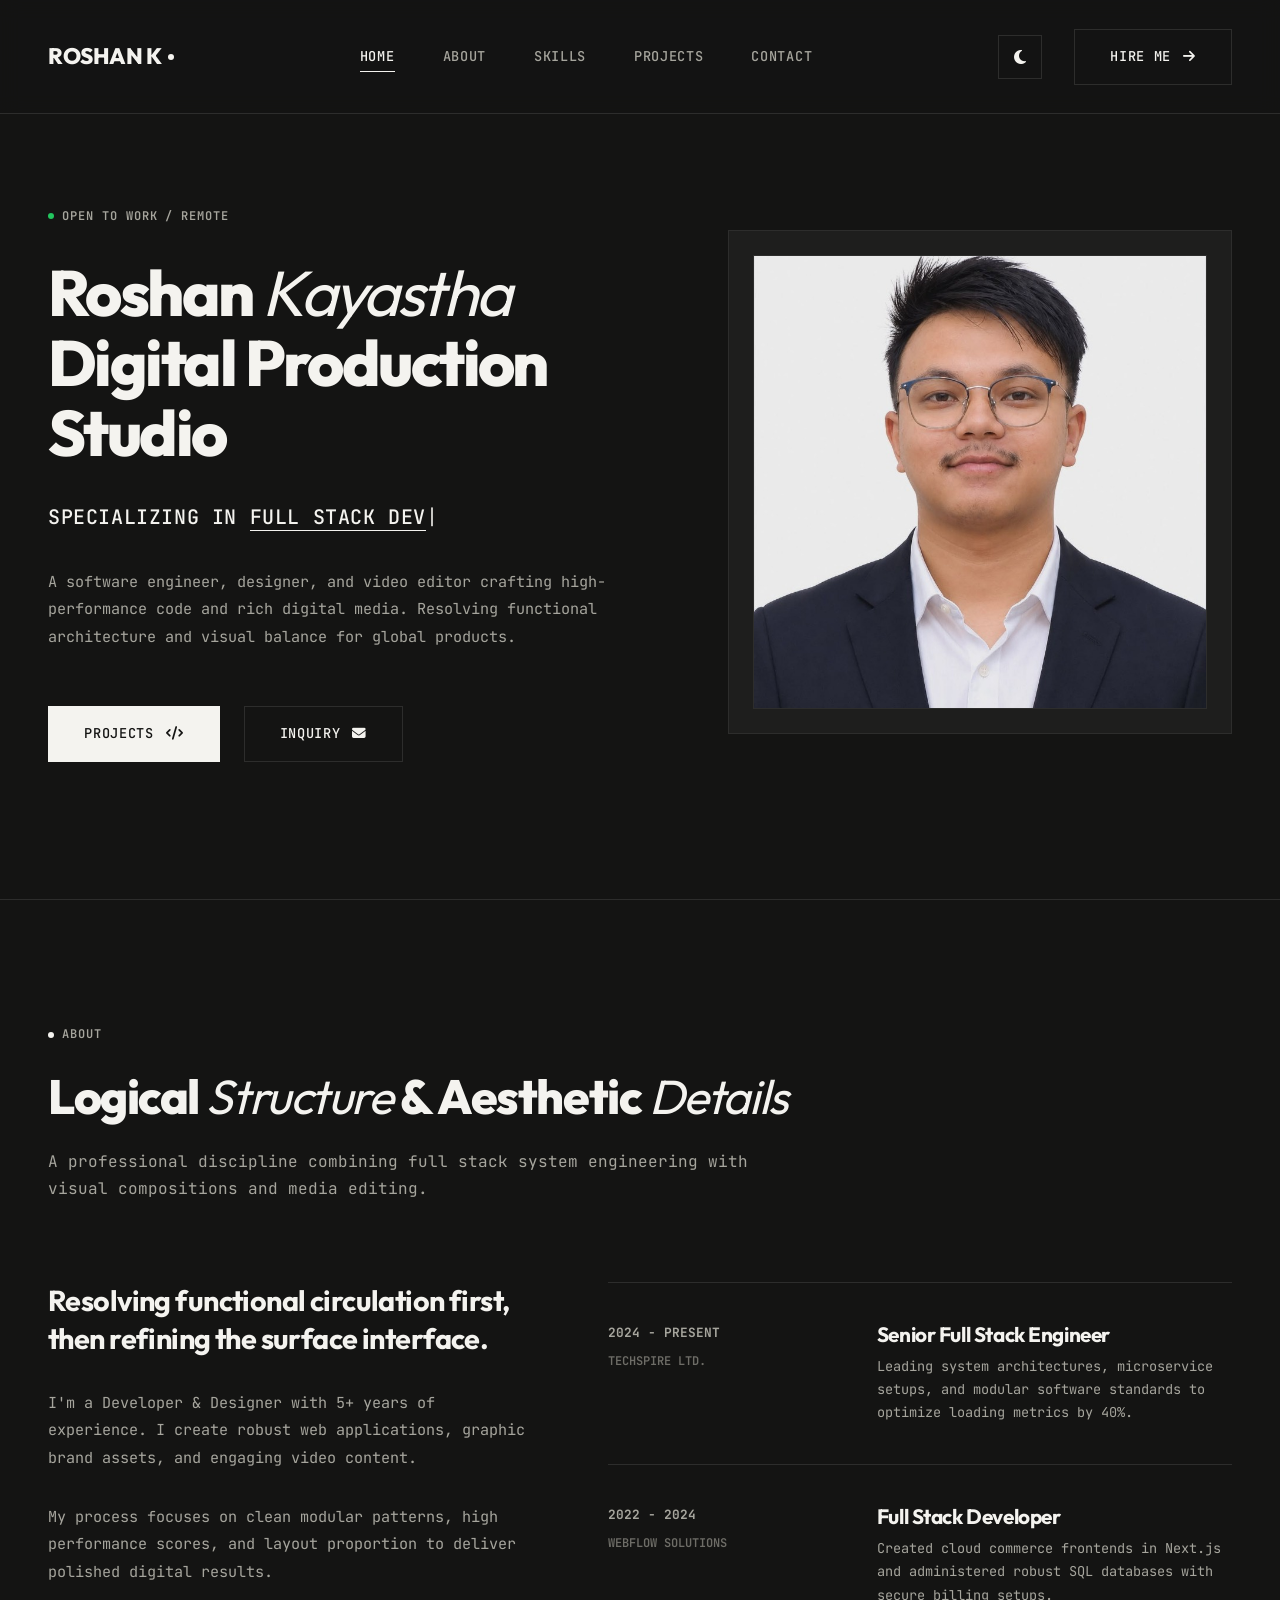
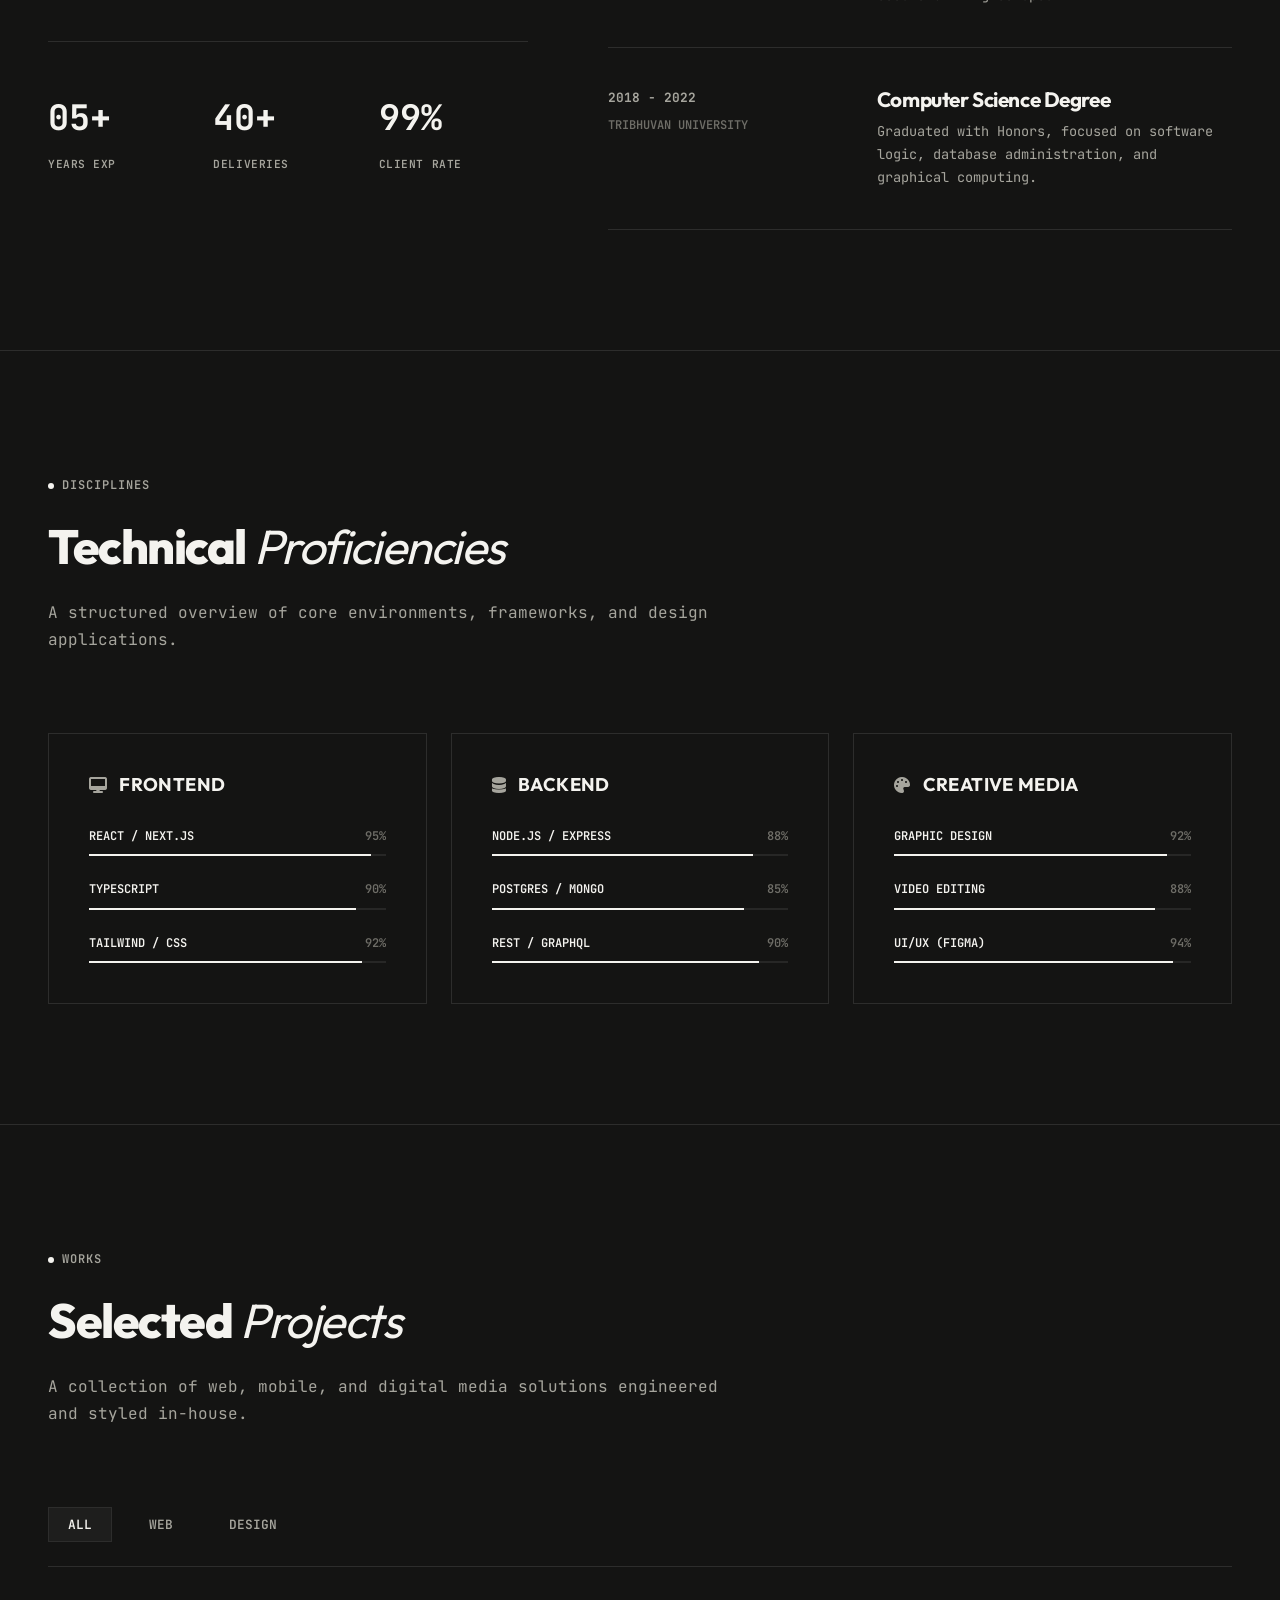
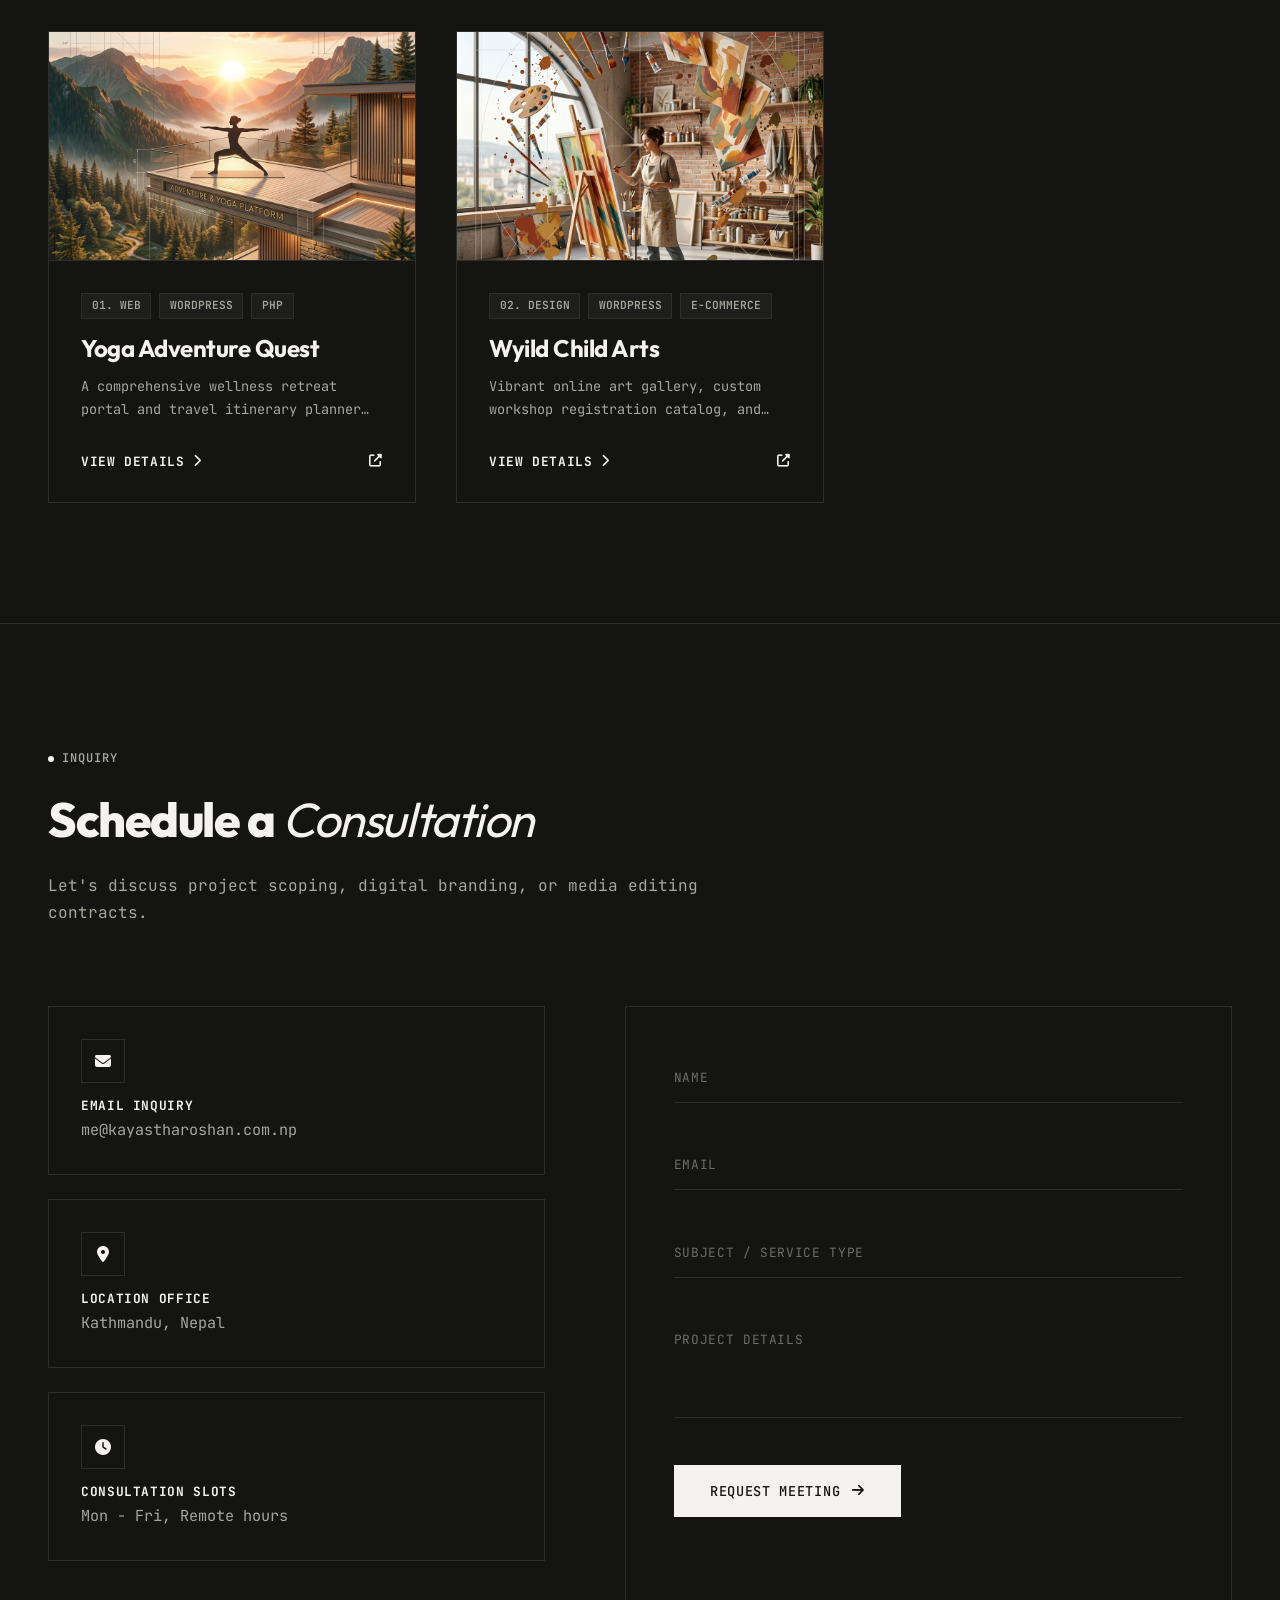
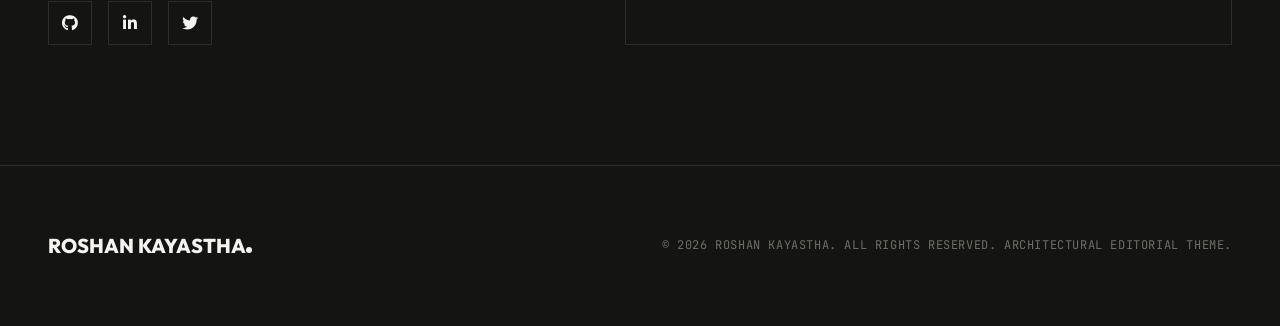
==== index.html @ 04900565 "First commit" ====
<!DOCTYPE html>
<html lang="en" data-theme="dark">
<head>
  <meta charset="UTF-8">
  <meta name="viewport" content="width=device-width, initial-scale=1.0">
  <title>Roshan Kayastha | Portfolio | Full Stack Developer, Designer & Editor</title>
  
  <!-- SEO Meta Tags -->
  <meta name="description" content="Portfolio of Roshan Kayastha, a premium Full Stack Developer, Graphic Designer & Video Editor specializing in high-fidelity digital products and media.">
  <meta name="keywords" content="Roshan Kayastha, Portfolio, Full Stack Developer, Graphic Designer, Video Editor, Software Engineer, Web Developer, React, Node.js">
  <meta name="author" content="Roshan Kayastha">
  
  <!-- Open Graph / Facebook -->
  <meta property="og:type" content="website">
  <meta property="og:title" content="Roshan Kayastha | Portfolio">
  <meta property="og:description" content="Crafting next-generation digital experiences and high-fidelity media with clean code and minimalist design.">
  
  <!-- Favicon -->
  <link rel="icon" type="image/svg+xml" href="data:image/svg+xml,<svg xmlns=%22http://www.w3.org/2000/svg%22 viewBox=%220 0 100 100%22><style>svg{background-color:%23141413}circle{stroke:%23f4f3ef}text{fill:%23f4f3ef}@media(prefers-color-scheme:light){svg{background-color:%23f4f3ef}circle{stroke:%23141413}text{fill:%23141413}}</style><circle cx=%2250%22 cy=%2250%22 r=%2240%22 stroke-width=%225%22 fill=%22none%22/><text x=%2250%22 y=%2260%22 font-family=%22'Outfit',sans-serif%22 font-size=%2232%22 font-weight=%22800%22 text-anchor=%22middle%22>RK</text></svg>">
  
  <!-- FontAwesome Icons -->
  <link rel="stylesheet" href="https://cdnjs.cloudflare.com/ajax/libs/font-awesome/6.4.0/css/all.min.css">
  
  <!-- Custom CSS -->
  <link rel="stylesheet" href="style.css">
</head>
<body>

  <!-- ==========================================================================
       HEADER & NAVBAR
       ========================================================================== -->
  <header class="header" id="header">
    <div class="container header-container">
      <a href="#home" class="logo" id="logoLink">
        Roshan K<span class="logo-dot"></span>
      </a>
      
      <nav class="nav-menu" id="navMenu">
        <a href="#home" class="nav-link active" id="navHome">Home</a>
        <a href="#about" class="nav-link" id="navAbout">About</a>
        <a href="#skills" class="nav-link" id="navSkills">Skills</a>
        <a href="#projects" class="nav-link" id="navProjects">Projects</a>
        <a href="#contact" class="nav-link" id="navContact">Contact</a>
      </nav>
      
      <div class="nav-actions">
        <button class="theme-toggle" id="themeToggle" aria-label="Toggle dark/light theme">
          <i class="fas fa-moon"></i>
          <i class="fas fa-sun"></i>
        </button>
        
        <a href="#contact" class="btn btn-secondary" id="navContactBtn">
          <span>Hire Me</span>
          <i class="fas fa-arrow-right"></i>
        </a>
        
        <button class="hamburger" id="hamburgerBtn" aria-label="Open navigation menu">
          <span></span>
          <span></span>
          <span></span>
        </button>
      </div>
    </div>
  </header>

  <!-- ==========================================================================
       HERO SECTION
       ========================================================================== -->
  <section class="section hero" id="home">
    <div class="container hero-grid">
      <div class="hero-content">
        <div class="hero-tag">
          <span></span> Open to Work / Remote
        </div>
        <h1 class="hero-title">
          Roshan <span>Kayastha</span><br>
          Digital Production Studio
        </h1>
        <div class="hero-subtitle">
          Specializing in <span class="typed-text" id="typedText"></span><span class="typed-cursor">|</span>
        </div>
        <p class="hero-desc">
          A software engineer, designer, and video editor crafting high-performance code and rich digital media. Resolving functional architecture and visual balance for global products.
        </p>
        <div class="hero-actions">
          <a href="#projects" class="btn btn-primary" id="heroProjectsBtn">
            <span>Projects</span>
            <i class="fas fa-code"></i>
          </a>
          <a href="#contact" class="btn btn-secondary" id="heroContactBtn">
            <span>Inquiry</span>
            <i class="fas fa-envelope"></i>
          </a>
        </div>
      </div>
      
      <div class="hero-visual">
        <div class="hero-circle-bg">
          <div class="hero-avatar">
            <img src="assets/roshan.jpg" alt="Roshan Kayastha Portrait">
          </div>
        </div>
      </div>
    </div>
  </section>

  <!-- ==========================================================================
       ABOUT ME SECTION
       ========================================================================== -->
  <section class="section reveal" id="about">
    <div class="container">
      <div class="label-badge">About</div>
      <h2 class="section-title">Logical <span>Structure</span> & Aesthetic <span>Details</span></h2>
      <p class="section-subtitle">A professional discipline combining full stack system engineering with visual compositions and media editing.</p>
      
      <div class="about-grid">
        <div class="about-info">
          <h3 class="about-headline">Resolving functional circulation first, then refining the surface interface.</h3>
          <p class="about-text">
            I'm a Developer & Designer with 5+ years of experience. I create robust web applications, graphic brand assets, and engaging video content.
          </p>
          <p class="about-text">
            My process focuses on clean modular patterns, high performance scores, and layout proportion to deliver polished digital results.
          </p>
          
          <div class="about-stats">
            <div class="stat-card">
              <span class="stat-number">05+</span>
              <span class="stat-label">Years Exp</span>
            </div>
            <div class="stat-card">
              <span class="stat-number">40+</span>
              <span class="stat-label">Deliveries</span>
            </div>
            <div class="stat-card">
              <span class="stat-number">99%</span>
              <span class="stat-label">Client Rate</span>
            </div>
          </div>
        </div>
        
        <div class="timeline">
          <div class="timeline-item">
            <div class="timeline-meta">
              <span class="timeline-date">2024 - Present</span>
              <span class="timeline-company">Techspire Ltd.</span>
            </div>
            <div class="timeline-info">
              <h4 class="timeline-title">Senior Full Stack Engineer</h4>
              <p class="timeline-desc">Leading system architectures, microservice setups, and modular software standards to optimize loading metrics by 40%.</p>
            </div>
          </div>
          
          <div class="timeline-item">
            <div class="timeline-meta">
              <span class="timeline-date">2022 - 2024</span>
              <span class="timeline-company">WebFlow Solutions</span>
            </div>
            <div class="timeline-info">
              <h4 class="timeline-title">Full Stack Developer</h4>
              <p class="timeline-desc">Created cloud commerce frontends in Next.js and administered robust SQL databases with secure billing setups.</p>
            </div>
          </div>
          
          <div class="timeline-item">
            <div class="timeline-meta">
              <span class="timeline-date">2018 - 2022</span>
              <span class="timeline-company">Tribhuvan University</span>
            </div>
            <div class="timeline-info">
              <h4 class="timeline-title">Computer Science Degree</h4>
              <p class="timeline-desc">Graduated with Honors, focused on software logic, database administration, and graphical computing.</p>
            </div>
          </div>
        </div>
      </div>
    </div>
  </section>

  <!-- ==========================================================================
       SKILLS SHOWCASE SECTION
       ========================================================================== -->
  <section class="section reveal" id="skills">
    <div class="container">
      <div class="label-badge">Disciplines</div>
      <h2 class="section-title">Technical <span>Proficiencies</span></h2>
      <p class="section-subtitle">A structured overview of core environments, frameworks, and design applications.</p>
      
      <div class="skills-grid">
        <!-- Frontend -->
        <div class="skills-category">
          <h3 class="category-title">
            <i class="fas fa-desktop"></i> Frontend
          </h3>
          <div class="skills-list">
            <div class="skill-item">
              <div class="skill-info">
                <span class="skill-name">React / Next.js</span>
                <span class="skill-pct">95%</span>
              </div>
              <div class="skill-progress-bar">
                <div class="skill-progress" data-width="95%"></div>
              </div>
            </div>
            <div class="skill-item">
              <div class="skill-info">
                <span class="skill-name">TypeScript</span>
                <span class="skill-pct">90%</span>
              </div>
              <div class="skill-progress-bar">
                <div class="skill-progress" data-width="90%"></div>
              </div>
            </div>
            <div class="skill-item">
              <div class="skill-info">
                <span class="skill-name">Tailwind / CSS</span>
                <span class="skill-pct">92%</span>
              </div>
              <div class="skill-progress-bar">
                <div class="skill-progress" data-width="92%"></div>
              </div>
            </div>
          </div>
        </div>
        
        <!-- Backend -->
        <div class="skills-category">
          <h3 class="category-title">
            <i class="fas fa-database"></i> Backend
          </h3>
          <div class="skills-list">
            <div class="skill-item">
              <div class="skill-info">
                <span class="skill-name">Node.js / Express</span>
                <span class="skill-pct">88%</span>
              </div>
              <div class="skill-progress-bar">
                <div class="skill-progress" data-width="88%"></div>
              </div>
            </div>
            <div class="skill-item">
              <div class="skill-info">
                <span class="skill-name">Postgres / Mongo</span>
                <span class="skill-pct">85%</span>
              </div>
              <div class="skill-progress-bar">
                <div class="skill-progress" data-width="85%"></div>
              </div>
            </div>
            <div class="skill-item">
              <div class="skill-info">
                <span class="skill-name">REST / GraphQL</span>
                <span class="skill-pct">90%</span>
              </div>
              <div class="skill-progress-bar">
                <div class="skill-progress" data-width="90%"></div>
              </div>
            </div>
          </div>
        </div>
        
        <!-- Creative Design & Video -->
        <div class="skills-category">
          <h3 class="category-title">
            <i class="fas fa-palette"></i> Creative Media
          </h3>
          <div class="skills-list">
            <div class="skill-item">
              <div class="skill-info">
                <span class="skill-name">Graphic Design</span>
                <span class="skill-pct">92%</span>
              </div>
              <div class="skill-progress-bar">
                <div class="skill-progress" data-width="92%"></div>
              </div>
            </div>
            <div class="skill-item">
              <div class="skill-info">
                <span class="skill-name">Video Editing</span>
                <span class="skill-pct">88%</span>
              </div>
              <div class="skill-progress-bar">
                <div class="skill-progress" data-width="88%"></div>
              </div>
            </div>
            <div class="skill-item">
              <div class="skill-info">
                <span class="skill-name">UI/UX (Figma)</span>
                <span class="skill-pct">94%</span>
              </div>
              <div class="skill-progress-bar">
                <div class="skill-progress" data-width="94%"></div>
              </div>
            </div>
          </div>
        </div>
      </div>
    </div>
  </section>

  <!-- ==========================================================================
       PROJECTS GRID SECTION
       ========================================================================== -->
  <section class="section reveal" id="projects">
    <div class="container">
      <div class="label-badge">Works</div>
      <h2 class="section-title">Selected <span>Projects</span></h2>
      <p class="section-subtitle">A collection of web, mobile, and digital media solutions engineered and styled in-house.</p>
      
      <div class="projects-filters">
        <button class="filter-btn active" data-filter="all" id="btnFilterAll">All</button>
        <button class="filter-btn" data-filter="web" id="btnFilterWeb">Web</button>
        <button class="filter-btn" data-filter="design" id="btnFilterDesign">Design</button>
      </div>
      
      <div class="projects-grid" id="projectsGrid">
        <!-- Project 1: Yoga Adventure Quest -->
        <article class="project-card" data-category="web" id="projectYoga">
          <div class="project-img-wrapper">
            <img src="assets/project_yoga.png" alt="Yoga Adventure Quest Preview" class="project-img">
            <div class="project-overlay">
              <button class="project-details-btn" data-project="yoga" aria-label="View Project details">
                <i class="fas fa-plus"></i>
              </button>
            </div>
          </div>
          <div class="project-content">
            <div class="project-tags">
              <span class="project-tag">01. Web</span>
              <span class="project-tag">WordPress</span>
              <span class="project-tag">PHP</span>
            </div>
            <h3 class="project-card-title">Yoga Adventure Quest</h3>
            <p class="project-card-desc">
              A comprehensive wellness retreat portal and travel itinerary planner featuring custom booking flows.
            </p>
            <div class="project-link-group">
              <button class="project-link" data-project="yoga" id="linkYogaDetails">
                View Details <i class="fas fa-chevron-right"></i>
              </button>
              <a href="https://yogaadventurequest.com" target="_blank" class="project-link" aria-label="Live Website"><i class="fas fa-external-link-alt"></i></a>
            </div>
          </div>
        </article>

        <!-- Project 2: Wyild Child Arts -->
        <article class="project-card" data-category="design" id="projectArts">
          <div class="project-img-wrapper">
            <img src="assets/project_arts.png" alt="Wyild Child Arts Preview" class="project-img">
            <div class="project-overlay">
              <button class="project-details-btn" data-project="arts" aria-label="View Project details">
                <i class="fas fa-plus"></i>
              </button>
            </div>
          </div>
          <div class="project-content">
            <div class="project-tags">
              <span class="project-tag">02. Design</span>
              <span class="project-tag">WordPress</span>
              <span class="project-tag">E-Commerce</span>
            </div>
            <h3 class="project-card-title">Wyild Child Arts</h3>
            <p class="project-card-desc">
              Vibrant online art gallery, custom workshop registration catalog, and canvas presentation setups.
            </p>
            <div class="project-link-group">
              <button class="project-link" data-project="arts" id="linkArtsDetails">
                View Details <i class="fas fa-chevron-right"></i>
              </button>
              <a href="https://wyildchildarts.com" target="_blank" class="project-link" aria-label="Live Website"><i class="fas fa-external-link-alt"></i></a>
            </div>
          </div>
        </article>        
      </div>
    </div>
  </section>

  <!-- ==========================================================================
       CONTACT SECTION
       ========================================================================== -->
  <section class="section reveal" id="contact">
    <div class="container">
      <div class="label-badge">Inquiry</div>
      <h2 class="section-title">Schedule a <span>Consultation</span></h2>
      <p class="section-subtitle">Let's discuss project scoping, digital branding, or media editing contracts.</p>
      
      <div class="contact-grid">
        <div class="contact-info">
          <div class="contact-card">
            <div class="contact-icon">
              <i class="fas fa-envelope"></i>
            </div>
            <div class="contact-details">
              <h4>Email Inquiry</h4>
              <p>me@kayastharoshan.com.np</p>
            </div>
          </div>
          
          <div class="contact-card">
            <div class="contact-icon">
              <i class="fas fa-map-marker-alt"></i>
            </div>
            <div class="contact-details">
              <h4>Location Office</h4>
              <p>Kathmandu, Nepal</p>
            </div>
          </div>
          
          <div class="contact-card">
            <div class="contact-icon">
              <i class="fas fa-clock"></i>
            </div>
            <div class="contact-details">
              <h4>Consultation Slots</h4>
              <p>Mon - Fri, Remote hours</p>
            </div>
          </div>
          
          <div class="social-links">
            <a href="https://github.com" target="_blank" class="social-icon" aria-label="GitHub Profile"><i class="fab fa-github"></i></a>
            <a href="https://linkedin.com" target="_blank" class="social-icon" aria-label="LinkedIn Profile"><i class="fab fa-linkedin-in"></i></a>
            <a href="https://twitter.com" target="_blank" class="social-icon" aria-label="Twitter Profile"><i class="fab fa-twitter"></i></a>
          </div>
        </div>
        
        <form class="contact-form-wrapper" id="contactForm">
          <div class="form-group">
            <input type="text" id="formName" class="form-input" placeholder=" " required>
            <label for="formName" class="form-label">Name</label>
          </div>
          
          <div class="form-group">
            <input type="email" id="formEmail" class="form-input" placeholder=" " required>
            <label for="formEmail" class="form-label">Email</label>
          </div>
          
          <div class="form-group">
            <input type="text" id="formSubject" class="form-input" placeholder=" " required>
            <label for="formSubject" class="form-label">Subject / Service Type</label>
          </div>
          
          <div class="form-group">
            <textarea id="formMessage" class="form-input" placeholder=" " required></textarea>
            <label for="formMessage" class="form-label">Project Details</label>
          </div>
          
          <button type="submit" class="btn btn-primary" id="btnSubmitForm">
            <span>Request Meeting</span>
            <i class="fas fa-arrow-right"></i>
          </button>
          
          <div class="form-status" id="formStatus"></div>
        </form>
      </div>
    </div>
  </section>

  <!-- ==========================================================================
       FOOTER
       ========================================================================== */ -->
  <footer class="footer">
    <div class="container footer-container">
      <div class="footer-logo">Roshan Kayastha<span class="logo-dot"></span></div>
      <p class="footer-copyright">
        &copy; 2026 Roshan Kayastha. All rights reserved. Architectural Editorial Theme.
      </p>
    </div>
  </footer>

  <!-- ==========================================================================
       DYNAMIC DETAIL MODAL
       ========================================================================== -->
  <div class="modal" id="projectModal">
    <div class="modal-overlay" id="modalOverlay"></div>
    <div class="modal-container">
      <div class="modal-header">
        <img src="" alt="Project Preview" class="modal-img" id="modalImg">
        <button class="modal-close" id="modalCloseBtn" aria-label="Close Project Modal">
          <i class="fas fa-times"></i>
        </button>
      </div>
      <div class="modal-body">
        <div class="modal-tags" id="modalTags">
          <!-- Populated by JS -->
        </div>
        <h3 class="modal-title" id="modalTitle">Project Title</h3>
        <p class="modal-desc" id="modalDesc">Detailed description of the project goes here.</p>
        
        <div class="modal-tech-stack">
          <h4 class="tech-title">Key Integrations</h4>
          <div class="tech-tags" id="modalTechTags">
            <!-- Populated by JS -->
          </div>
        </div>
        
        <div class="modal-actions">
          <a href="https://github.com" target="_blank" class="btn btn-primary" id="modalGithubLink">
            <span>Repository</span>
            <i class="fab fa-github"></i>
          </a>
          <a href="#" target="_blank" class="btn btn-secondary" id="modalLiveLink">
            <span>Live Showcase</span>
            <i class="fas fa-external-link-alt"></i>
          </a>
        </div>
      </div>
    </div>
  </div>

  <!-- Custom JavaScript -->
  <script src="script.js"></script>
</body>
</html>
---- style.css ----
/* ==========================================================================
   HALSTON MINIMALIST EDITORIAL SYSTEM & CUSTOM PROPERTIES
   ========================================================================== */
@import url('https://fonts.googleapis.com/css2?family=JetBrains+Mono:wght@300;400;500;600;700&family=Outfit:wght@400;500;600;700;800&display=swap');

:root {
  /* Fonts */
  --ff-headings: 'Outfit', sans-serif;
  --ff-mono: 'JetBrains Mono', monospace;
  --ff-body: 'JetBrains Mono', monospace; /* Editorial look pairs mono with sans headings */

  /* Animation Timings */
  --transition-fast: 0.2s cubic-bezier(0.25, 0.46, 0.45, 0.94);
  --transition-normal: 0.4s cubic-bezier(0.25, 0.46, 0.45, 0.94);
  --transition-slow: 0.6s cubic-bezier(0.25, 0.46, 0.45, 0.94);

  /* Halston Warm-Linen Theme (Light Mode Default) */
  --bg-primary: #f4f3ef;
  --bg-secondary: #eae9e3;
  --bg-tertiary: #dfded7;
  --bg-nav: rgba(244, 243, 239, 0.95);
  --border-color: #d8d7cf;
  --border-color-hover: #151515;
  --text-primary: #151515;
  --text-secondary: #5e5d57;
  --text-muted: #8c8b82;
  
  --primary: #151515;
  --primary-rgb: 21, 21, 21;
  --secondary: #5e5d57;
  --accent: #8c8b82;
  
  --btn-bg: #151515;
  --btn-text: #f4f3ef;
  --btn-border: #151515;
  
  --btn-sec-bg: transparent;
  --btn-sec-text: #151515;
  --btn-sec-border: #151515;
}

/* Dark Mode Theme */
[data-theme="dark"] {
  --bg-primary: #141413;
  --bg-secondary: #1e1e1d;
  --bg-tertiary: #272726;
  --bg-nav: rgba(20, 20, 19, 0.95);
  --border-color: #2d2d2c;
  --border-color-hover: #f4f3ef;
  --text-primary: #f4f3ef;
  --text-secondary: #a6a59d;
  --text-muted: #6e6d67;
  
  --primary: #f4f3ef;
  --primary-rgb: 244, 243, 239;
  --secondary: #a6a59d;
  --accent: #6e6d67;
  
  --btn-bg: #f4f3ef;
  --btn-text: #141413;
  --btn-border: #f4f3ef;
  
  --btn-sec-bg: transparent;
  --btn-sec-text: #f4f3ef;
  --btn-sec-border: #2d2d2c;
}

/* ==========================================================================
   RESET & BASE STYLES
   ========================================================================== */
*, *::before, *::after {
  box-sizing: border-box;
  margin: 0;
  padding: 0;
}

html {
  scroll-behavior: smooth;
  font-size: 16px;
}

body {
  font-family: var(--ff-body);
  background-color: var(--bg-primary);
  color: var(--text-primary);
  line-height: 1.6;
  overflow-x: hidden;
  transition: background-color var(--transition-normal), color var(--transition-normal);
  -webkit-font-smoothing: antialiased;
}

h1, h2, h3, h4, h5, h6 {
  font-family: var(--ff-headings);
  font-weight: 700;
  line-height: 1.15;
  color: var(--text-primary);
  text-transform: none;
  letter-spacing: -0.02em;
}

a {
  color: inherit;
  text-decoration: none;
  transition: color var(--transition-fast);
}

button, input, textarea {
  font-family: inherit;
  font-size: inherit;
  color: inherit;
  background: none;
  border: none;
  outline: none;
}

button {
  cursor: pointer;
}

ul {
  list-style: none;
}

img {
  max-width: 100%;
  display: block;
}

/* ==========================================================================
   REUSABLE UTILITIES & LAYOUT
   ========================================================================== */
.container {
  max-width: 1320px;
  margin: 0 auto;
  padding: 0 3rem;
}

@media (max-width: 768px) {
  .container {
    padding: 0 1.5rem;
  }
}

.section {
  padding: 7.5rem 0;
  position: relative;
  border-bottom: 1px solid var(--border-color);
}

.section-title {
  font-size: 3rem;
  font-weight: 800;
  margin-bottom: 1.5rem;
  text-align: left;
  letter-spacing: -0.03em;
  text-transform: none;
}

.section-title span {
  font-weight: 400;
  font-style: italic;
}

.section-subtitle {
  text-align: left;
  color: var(--text-secondary);
  font-size: 1rem;
  max-width: 700px;
  margin: 0 0 5rem 0;
  line-height: 1.7;
}

/* Label styling */
.label-badge {
  display: inline-flex;
  align-items: center;
  gap: 0.5rem;
  font-family: var(--ff-mono);
  font-size: 0.75rem;
  font-weight: 600;
  text-transform: uppercase;
  letter-spacing: 0.08em;
  color: var(--text-secondary);
  margin-bottom: 1.5rem;
}

.label-badge::before {
  content: '';
  width: 6px;
  height: 6px;
  border-radius: 50%;
  background-color: var(--primary);
  display: inline-block;
}

/* Buttons */
.btn {
  display: inline-flex;
  align-items: center;
  justify-content: center;
  gap: 0.75rem;
  padding: 1rem 2.2rem;
  font-family: var(--ff-mono);
  font-weight: 500;
  font-size: 0.85rem;
  text-transform: uppercase;
  letter-spacing: 0.05em;
  border-radius: 0; /* Strict Rectangular Shape */
  transition: all var(--transition-normal);
  position: relative;
  overflow: hidden;
  z-index: 1;
}

.btn-primary {
  background-color: var(--btn-bg);
  color: var(--btn-text);
  border: 1px solid var(--btn-border);
}

.btn-primary:hover {
  background-color: transparent;
  color: var(--text-primary);
  border-color: var(--border-color-hover);
}

.btn-secondary {
  background-color: var(--btn-sec-bg);
  color: var(--btn-sec-text);
  border: 1px solid var(--btn-sec-border);
}

.btn-secondary:hover {
  background-color: var(--btn-bg);
  color: var(--btn-text);
  border-color: var(--btn-border);
}

/* ==========================================================================
   HEADER / NAVBAR
   ========================================================================== */
.header {
  position: fixed;
  top: 0;
  left: 0;
  width: 100%;
  z-index: 1000;
  background-color: var(--bg-nav);
  border-bottom: 1px solid var(--border-color);
  transition: padding var(--transition-normal);
  padding: 1.8rem 0;
  backdrop-filter: blur(10px);
  -webkit-backdrop-filter: blur(10px);
}

.header.scrolled {
  padding: 1.2rem 0;
}

.header-container {
  display: flex;
  justify-content: space-between;
  align-items: center;
}

.logo {
  font-family: var(--ff-headings);
  font-size: 1.4rem;
  font-weight: 800;
  letter-spacing: -0.02em;
  color: var(--text-primary);
  display: flex;
  align-items: center;
  gap: 0.4rem;
  text-transform: uppercase;
}

.logo-dot {
  width: 6px;
  height: 6px;
  border-radius: 50%;
  background-color: var(--text-primary);
  display: inline-block;
}

.nav-menu {
  display: flex;
  align-items: center;
  gap: 3rem;
}

.nav-link {
  font-family: var(--ff-mono);
  font-weight: 500;
  font-size: 0.85rem;
  color: var(--text-secondary);
  position: relative;
  padding: 0.25rem 0;
  text-transform: uppercase;
  letter-spacing: 0.05em;
}

.nav-link::after {
  content: '';
  position: absolute;
  bottom: 0;
  left: 0;
  width: 0;
  height: 1px;
  background-color: var(--text-primary);
  transition: width var(--transition-fast);
}

.nav-link:hover, .nav-link.active {
  color: var(--text-primary);
}

.nav-link.active::after {
  width: 100%;
}

.nav-actions {
  display: flex;
  align-items: center;
  gap: 2rem;
}

/* Theme Toggle Button */
.theme-toggle {
  width: 44px;
  height: 44px;
  display: flex;
  align-items: center;
  justify-content: center;
  font-size: 1rem;
  border: 1px solid var(--border-color);
  transition: all var(--transition-normal);
}

.theme-toggle:hover {
  border-color: var(--border-color-hover);
  background-color: var(--bg-secondary);
}

.theme-toggle i {
  position: absolute;
  transition: transform var(--transition-normal), opacity var(--transition-normal);
}

.theme-toggle .fa-sun {
  opacity: 0;
  transform: translateY(20px);
}

[data-theme="light"] .theme-toggle .fa-sun {
  opacity: 1;
  transform: translateY(0);
}

[data-theme="light"] .theme-toggle .fa-moon {
  opacity: 0;
  transform: translateY(-20px);
}

/* Hamburger Menu */
.hamburger {
  display: none;
  flex-direction: column;
  justify-content: space-between;
  width: 24px;
  height: 16px;
  background: transparent;
  cursor: pointer;
  z-index: 1001;
}

.hamburger span {
  display: block;
  width: 100%;
  height: 1px;
  background-color: var(--text-primary);
  transition: all var(--transition-normal);
}

/* Mobile Nav Styles */
@media (max-width: 992px) {
  .hamburger {
    display: flex;
  }

  .nav-menu {
    position: fixed;
    top: 0;
    right: -100%;
    width: 300px;
    height: 100vh;
    background-color: var(--bg-secondary);
    border-left: 1px solid var(--border-color);
    flex-direction: column;
    justify-content: center;
    gap: 2.5rem;
    z-index: 999;
    transition: right var(--transition-slow);
    padding: 3rem;
  }

  .nav-menu.active {
    right: 0;
  }
  
  .nav-actions {
    margin-right: 3rem;
  }
}

@media (max-width: 576px) {
  .nav-actions #navContactBtn {
    display: none;
  }
}

/* ==========================================================================
   HERO SECTION
   ========================================================================== */
.hero {
  min-height: 100vh;
  display: flex;
  align-items: center;
  padding-top: 9rem;
  padding-bottom: 5rem;
}

.hero-grid {
  display: grid;
  grid-template-columns: 1.1fr 0.9fr;
  gap: 4rem;
  align-items: center;
}

.hero-content {
  position: relative;
}

.hero-tag {
  display: inline-flex;
  align-items: center;
  gap: 0.5rem;
  font-family: var(--ff-mono);
  font-size: 0.75rem;
  font-weight: 600;
  color: var(--text-secondary);
  margin-bottom: 2rem;
  text-transform: uppercase;
  letter-spacing: 0.08em;
}

.hero-tag span {
  width: 6px;
  height: 6px;
  border-radius: 50%;
  background-color: #22c55e;
  animation: blink 1.5s infinite;
}

.hero-title {
  font-size: 4rem;
  font-weight: 800;
  letter-spacing: -0.04em;
  line-height: 1.1;
  margin-bottom: 2rem;
}

.hero-title span {
  font-weight: 400;
  font-style: italic;
}

.hero-subtitle {
  font-family: var(--ff-mono);
  font-size: 1.25rem;
  font-weight: 500;
  margin-bottom: 2rem;
  color: var(--text-primary);
  min-height: 2.2rem;
  text-transform: uppercase;
  letter-spacing: 0.03em;
}

.typed-text {
  border-bottom: 1px solid var(--text-primary);
}

.typed-cursor {
  font-weight: 300;
  animation: blink 0.8s infinite;
}

.hero-desc {
  font-size: 0.95rem;
  color: var(--text-secondary);
  margin-bottom: 3.5rem;
  max-width: 600px;
  line-height: 1.8;
}

.hero-actions {
  display: flex;
  gap: 1.5rem;
  flex-wrap: wrap;
}

/* Hero Visual Graphic (Halston Rectangular Minimalist) */
.hero-visual {
  display: flex;
  justify-content: center;
  align-items: center;
  width: 100%;
}

.hero-circle-bg {
  width: 100%;
  aspect-ratio: 1/1;
  border: 1px solid var(--border-color);
  background-color: var(--bg-secondary);
  position: relative;
  display: flex;
  align-items: center;
  justify-content: center;
}

.hero-avatar {
  width: calc(100% - 3rem);
  height: calc(100% - 3rem);
  border: 1px solid var(--border-color);
  background-color: var(--bg-primary);
  display: flex;
  align-items: center;
  justify-content: center;
  overflow: hidden;
}

.hero-avatar svg {
  width: 65%;
  height: 65%;
  color: var(--primary);
}

.hero-avatar img {
  width: 100%;
  height: 100%;
  object-fit: cover;
}

@media (max-width: 992px) {
  .hero-grid {
    grid-template-columns: 1fr;
    gap: 5rem;
  }
  .hero-visual {
    order: -1;
    max-width: 450px;
    margin: 0 auto;
  }
}

/* ==========================================================================
   ABOUT ME SECTION
   ========================================================================== */
.about-grid {
  display: grid;
  grid-template-columns: 1fr 1.3fr;
  gap: 5rem;
  align-items: flex-start;
}

.about-info {
  display: flex;
  flex-direction: column;
  gap: 2rem;
}

.about-headline {
  font-size: 1.8rem;
  font-weight: 700;
  line-height: 1.3;
}

.about-text {
  color: var(--text-secondary);
  font-size: 0.95rem;
  line-height: 1.8;
}

.about-stats {
  display: grid;
  grid-template-columns: repeat(3, 1fr);
  gap: 1rem;
  margin-top: 1.5rem;
  border-top: 1px solid var(--border-color);
  padding-top: 2rem;
}

.stat-card {
  padding: 1rem 0;
  text-align: left;
}

.stat-number {
  font-family: var(--ff-mono);
  font-size: 2.2rem;
  font-weight: 700;
  display: block;
  margin-bottom: 0.25rem;
}

.stat-label {
  font-family: var(--ff-mono);
  font-size: 0.7rem;
  color: var(--text-secondary);
  font-weight: 600;
  text-transform: uppercase;
  letter-spacing: 0.05em;
}

/* Flat Table Experience timeline */
.timeline {
  display: flex;
  flex-direction: column;
  border-top: 1px solid var(--border-color);
}

.timeline-item {
  display: grid;
  grid-template-columns: 0.8fr 1.2fr;
  gap: 2rem;
  padding: 2.5rem 0;
  border-bottom: 1px solid var(--border-color);
  transition: background-color var(--transition-fast);
}

.timeline-item:hover {
  background-color: var(--bg-secondary);
  padding-left: 1rem;
  padding-right: 1rem;
}

.timeline-meta {
  display: flex;
  flex-direction: column;
  gap: 0.5rem;
}

.timeline-date {
  font-family: var(--ff-mono);
  font-size: 0.8rem;
  font-weight: 700;
  color: var(--text-secondary);
  text-transform: uppercase;
}

.timeline-company {
  font-family: var(--ff-mono);
  font-size: 0.75rem;
  font-weight: 600;
  color: var(--text-muted);
  text-transform: uppercase;
}

.timeline-info {
  display: flex;
  flex-direction: column;
  gap: 0.5rem;
}

.timeline-title {
  font-size: 1.3rem;
  font-weight: 700;
}

.timeline-desc {
  font-size: 0.85rem;
  color: var(--text-secondary);
  line-height: 1.7;
}

@media (max-width: 992px) {
  .about-grid {
    grid-template-columns: 1fr;
    gap: 5rem;
  }
}

@media (max-width: 576px) {
  .timeline-item {
    grid-template-columns: 1fr;
    gap: 1rem;
    padding: 2rem 0;
  }
}

/* ==========================================================================
   SKILLS SHOWCASE SECTION
   ========================================================================== */
.skills-grid {
  display: grid;
  grid-template-columns: repeat(auto-fit, minmax(240px, 1fr));
  gap: 1.5rem;
}

.skills-category {
  padding: 2.5rem;
  border: 1px solid var(--border-color);
  background-color: var(--bg-primary);
  transition: all var(--transition-normal);
}

.skills-category:hover {
  border-color: var(--border-color-hover);
  background-color: var(--bg-secondary);
}

.category-title {
  font-size: 1.15rem;
  font-weight: 700;
  margin-bottom: 2rem;
  display: flex;
  align-items: center;
  gap: 0.75rem;
  text-transform: uppercase;
  letter-spacing: 0.02em;
}

.category-title i {
  font-size: 1rem;
  color: var(--text-secondary);
}

.skills-list {
  display: flex;
  flex-direction: column;
  gap: 1.5rem;
}

.skill-info {
  display: flex;
  justify-content: space-between;
  margin-bottom: 0.5rem;
  font-family: var(--ff-mono);
  font-size: 0.75rem;
  font-weight: 600;
}

.skill-name {
  text-transform: uppercase;
}

.skill-pct {
  color: var(--text-muted);
}

.skill-progress-bar {
  height: 2px; /* Super thin architectural line */
  background-color: var(--bg-tertiary);
  overflow: hidden;
}

.skill-progress {
  height: 100%;
  background-color: var(--primary);
  width: 0%; /* Animated via JS */
  transition: width var(--transition-slow) cubic-bezier(0.25, 0.46, 0.45, 0.94);
}

/* ==========================================================================
   PROJECTS SECTION
   ========================================================================== */
.projects-filters {
  display: flex;
  justify-content: flex-start;
  gap: 1rem;
  margin-bottom: 4rem;
  flex-wrap: wrap;
  border-bottom: 1px solid var(--border-color);
  padding-bottom: 1.5rem;
}

.filter-btn {
  padding: 0.5rem 1.2rem;
  font-family: var(--ff-mono);
  font-weight: 600;
  font-size: 0.8rem;
  color: var(--text-secondary);
  border: 1px solid transparent;
  background: transparent;
  transition: all var(--transition-fast);
  text-transform: uppercase;
}

.filter-btn:hover, .filter-btn.active {
  color: var(--text-primary);
  border-color: var(--border-color);
  background-color: var(--bg-secondary);
}

.projects-grid {
  display: grid;
  grid-template-columns: repeat(auto-fill, minmax(350px, 1fr));
  gap: 2.5rem;
}

.project-card {
  border: 1px solid var(--border-color);
  background-color: var(--bg-primary);
  display: flex;
  flex-direction: column;
  transition: all var(--transition-normal);
}

.project-card:hover {
  border-color: var(--border-color-hover);
  transform: translateY(-4px);
}

.project-img-wrapper {
  position: relative;
  overflow: hidden;
  aspect-ratio: 16/10;
  border-bottom: 1px solid var(--border-color);
  background-color: var(--bg-tertiary);
}

.project-img {
  width: 100%;
  height: 100%;
  object-fit: cover;
  transition: transform var(--transition-slow);
}

.project-card:hover .project-img {
  transform: scale(1.03);
}

.project-overlay {
  position: absolute;
  top: 0;
  left: 0;
  width: 100%;
  height: 100%;
  background: rgba(21, 21, 21, 0.9);
  display: flex;
  align-items: center;
  justify-content: center;
  opacity: 0;
  transition: opacity var(--transition-normal);
}

.project-card:hover .project-overlay {
  opacity: 1;
}

.project-details-btn {
  background-color: var(--bg-primary);
  color: var(--text-primary);
  width: 48px;
  height: 48px;
  display: flex;
  align-items: center;
  justify-content: center;
  font-size: 1rem;
  border: 1px solid var(--border-color);
  transform: scale(0.9);
  transition: transform var(--transition-normal);
}

.project-card:hover .project-details-btn {
  transform: scale(1);
}

.project-content {
  padding: 2rem;
  display: flex;
  flex-direction: column;
  flex-grow: 1;
}

.project-tags {
  display: flex;
  flex-wrap: wrap;
  gap: 0.5rem;
  margin-bottom: 1rem;
}

.project-tag {
  font-family: var(--ff-mono);
  font-size: 0.7rem;
  font-weight: 600;
  color: var(--text-secondary);
  background: var(--bg-secondary);
  border: 1px solid var(--border-color);
  padding: 0.2rem 0.6rem;
  text-transform: uppercase;
}

.project-card-title {
  font-size: 1.5rem;
  font-weight: 700;
  margin-bottom: 0.75rem;
  letter-spacing: -0.02em;
}

.project-card-desc {
  font-size: 0.85rem;
  color: var(--text-secondary);
  line-height: 1.7;
  display: -webkit-box;
  -webkit-line-clamp: 2;
  -webkit-box-orient: vertical;
  overflow: hidden;
  margin-bottom: 2rem;
}

.project-link-group {
  margin-top: auto;
  display: flex;
  align-items: center;
  justify-content: space-between;
}

.project-link {
  font-family: var(--ff-mono);
  font-size: 0.8rem;
  font-weight: 700;
  text-transform: uppercase;
  letter-spacing: 0.05em;
  display: inline-flex;
  align-items: center;
  gap: 0.5rem;
  color: var(--text-primary);
}

.project-link:hover {
  text-decoration: underline;
}

/* Modals (Halston Editorial Style) */
.modal {
  position: fixed;
  top: 0;
  left: 0;
  width: 100%;
  height: 100%;
  z-index: 2000;
  display: none;
  align-items: center;
  justify-content: center;
  padding: 2rem;
}

.modal.active {
  display: flex;
}

.modal-overlay {
  position: absolute;
  top: 0;
  left: 0;
  width: 100%;
  height: 100%;
  background-color: rgba(20, 20, 19, 0.6);
  backdrop-filter: blur(5px);
}

.modal-container {
  width: 100%;
  max-width: 850px;
  border: 1px solid var(--border-color);
  background-color: var(--bg-primary);
  z-index: 2001;
  position: relative;
  max-height: 90vh;
  overflow-y: auto;
  border-radius: 0; /* Strict square corners */
  box-shadow: 0 15px 40px rgba(0, 0, 0, 0.15);
  animation: slide-up var(--transition-normal);
}

.modal-header {
  position: relative;
  aspect-ratio: 16/9;
  border-bottom: 1px solid var(--border-color);
  background-color: var(--bg-tertiary);
}

.modal-img {
  width: 100%;
  height: 100%;
  object-fit: cover;
}

.modal-close {
  position: absolute;
  top: 1.5rem;
  right: 1.5rem;
  width: 44px;
  height: 44px;
  background-color: var(--bg-primary);
  border: 1px solid var(--border-color);
  color: var(--text-primary);
  display: flex;
  align-items: center;
  justify-content: center;
  font-size: 1rem;
  transition: all var(--transition-normal);
}

.modal-close:hover {
  background-color: var(--text-primary);
  color: var(--bg-primary);
  border-color: var(--text-primary);
}

.modal-body {
  padding: 3.5rem;
}

@media (max-width: 576px) {
  .modal-body {
    padding: 2rem;
  }
}

.modal-tags {
  display: flex;
  flex-wrap: wrap;
  gap: 0.5rem;
  margin-bottom: 1.5rem;
}

.modal-title {
  font-size: 2.2rem;
  font-weight: 800;
  margin-bottom: 1.5rem;
}

.modal-desc {
  color: var(--text-secondary);
  font-size: 0.95rem;
  line-height: 1.8;
  margin-bottom: 3rem;
}

.modal-tech-stack {
  margin-bottom: 3rem;
  border-top: 1px solid var(--border-color);
  padding-top: 2rem;
}

.tech-title {
  font-family: var(--ff-mono);
  font-weight: 700;
  font-size: 0.85rem;
  text-transform: uppercase;
  letter-spacing: 0.05em;
  margin-bottom: 1rem;
}

.tech-tags {
  display: flex;
  flex-wrap: wrap;
  gap: 0.5rem;
}

.tech-tag {
  font-family: var(--ff-mono);
  font-size: 0.75rem;
  padding: 0.4rem 0.8rem;
  background-color: var(--bg-secondary);
  border: 1px solid var(--border-color);
  font-weight: 500;
}

.modal-actions {
  display: flex;
  gap: 1.5rem;
  flex-wrap: wrap;
}

/* ==========================================================================
   CONTACT SECTION
   ========================================================================== */
.contact-grid {
  display: grid;
  grid-template-columns: 0.9fr 1.1fr;
  gap: 5rem;
}

.contact-info {
  display: flex;
  flex-direction: column;
  gap: 1.5rem;
}

.contact-card {
  padding: 2rem;
  border: 1px solid var(--border-color);
  background-color: var(--bg-primary);
  display: flex;
  flex-direction: column;
  gap: 1rem;
}

.contact-icon {
  width: 44px;
  height: 44px;
  border: 1px solid var(--border-color);
  color: var(--text-primary);
  display: flex;
  align-items: center;
  justify-content: center;
  font-size: 1rem;
}

.contact-details h4 {
  font-family: var(--ff-mono);
  font-size: 0.8rem;
  font-weight: 700;
  text-transform: uppercase;
  letter-spacing: 0.05em;
  margin-bottom: 0.25rem;
}

.contact-details p {
  color: var(--text-secondary);
  font-size: 0.95rem;
}

.social-links {
  display: flex;
  gap: 1rem;
  margin-top: 1rem;
}

.social-icon {
  width: 44px;
  height: 44px;
  border: 1px solid var(--border-color);
  display: flex;
  align-items: center;
  justify-content: center;
  font-size: 1rem;
  transition: all var(--transition-normal);
}

.social-icon:hover {
  color: var(--bg-primary);
  background-color: var(--text-primary);
  border-color: var(--text-primary);
}

/* Contact Form */
.contact-form-wrapper {
  padding: 3rem;
  border: 1px solid var(--border-color);
  background-color: var(--bg-primary);
}

.form-group {
  position: relative;
  margin-bottom: 2.5rem;
}

.form-input {
  width: 100%;
  padding: 0.8rem 0;
  border-bottom: 1px solid var(--border-color);
  background: transparent;
  color: var(--text-primary);
  font-size: 0.95rem;
  transition: border-color var(--transition-fast);
}

.form-label {
  position: absolute;
  left: 0;
  top: 0.8rem;
  color: var(--text-muted);
  pointer-events: none;
  font-family: var(--ff-mono);
  font-size: 0.8rem;
  text-transform: uppercase;
  letter-spacing: 0.05em;
  transition: transform var(--transition-fast), color var(--transition-fast);
  transform-origin: left top;
}

.form-input:focus ~ .form-label,
.form-input:not(:placeholder-shown) ~ .form-label {
  transform: translateY(-1.5rem) scale(0.8);
  color: var(--primary);
}

.form-input:focus {
  border-bottom-color: var(--text-primary);
}

textarea.form-input {
  min-height: 100px;
  resize: none;
}

.form-status {
  margin-top: 1.5rem;
  padding: 1rem;
  font-family: var(--ff-mono);
  font-size: 0.8rem;
  font-weight: 500;
  text-transform: uppercase;
  display: none;
}

.form-status.success {
  display: block;
  background-color: var(--bg-secondary);
  color: var(--text-primary);
  border: 1px solid var(--border-color);
}

.form-status.error {
  display: block;
  background-color: rgba(239, 68, 68, 0.05);
  color: #ef4444;
  border: 1px solid rgba(239, 68, 68, 0.2);
}

@media (max-width: 992px) {
  .contact-grid {
    grid-template-columns: 1fr;
    gap: 4rem;
  }
}

/* ==========================================================================
   FOOTER
   ========================================================================== */
.footer {
  padding: 4rem 0;
  text-align: left;
}

.footer-container {
  display: flex;
  justify-content: space-between;
  align-items: center;
  flex-wrap: wrap;
  gap: 2rem;
}

.footer-logo {
  font-family: var(--ff-headings);
  font-size: 1.25rem;
  font-weight: 800;
  color: var(--text-primary);
  text-transform: uppercase;
}

.footer-copyright {
  font-family: var(--ff-mono);
  color: var(--text-muted);
  font-size: 0.75rem;
  text-transform: uppercase;
  letter-spacing: 0.05em;
}

/* ==========================================================================
   KEYFRAME & SCROLL ANIMATIONS
   ========================================================================== */
@keyframes blink {
  0%, 100% { opacity: 1; }
  50% { opacity: 0; }
}

/* Scroll Reveal classes */
.reveal {
  opacity: 0;
  transform: translateY(20px);
  transition: opacity 0.6s cubic-bezier(0.25, 0.46, 0.45, 0.94), transform 0.6s cubic-bezier(0.25, 0.46, 0.45, 0.94);
}

.reveal.active {
  opacity: 1;
  transform: translateY(0);
}
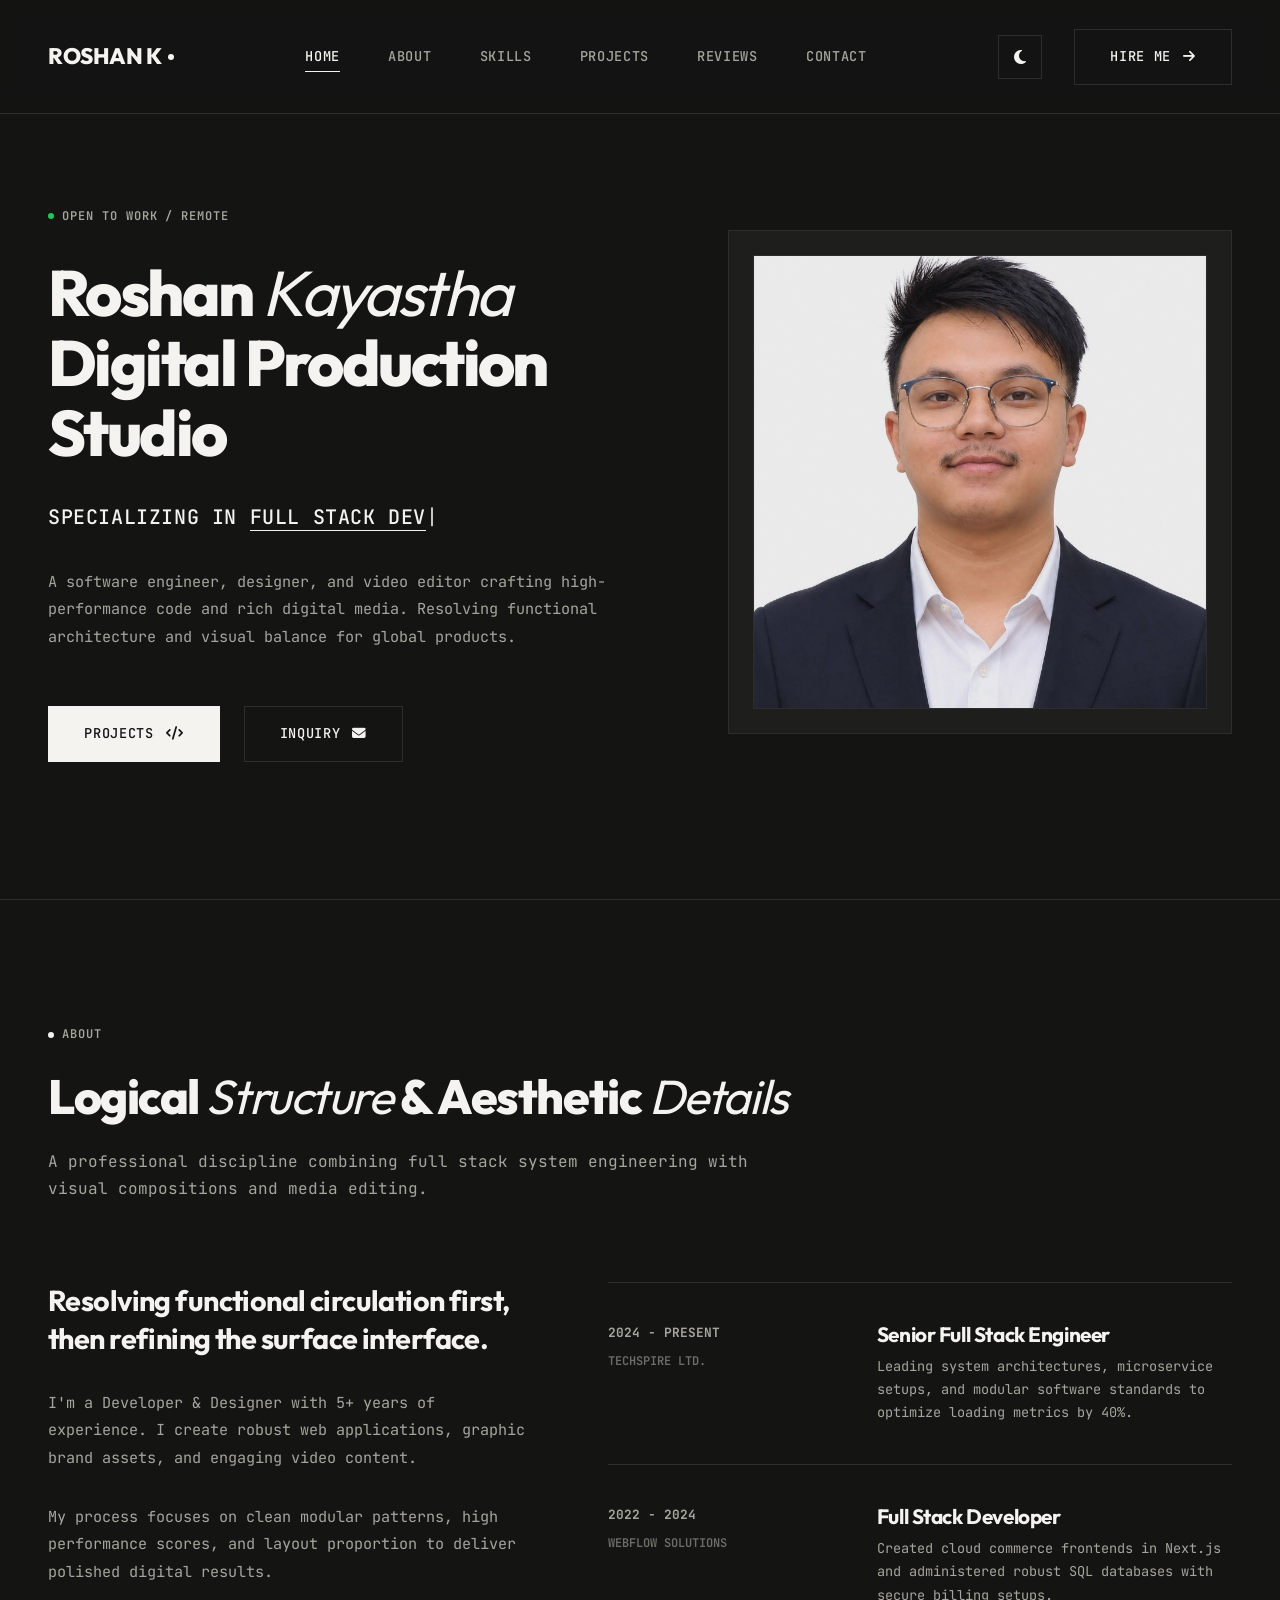
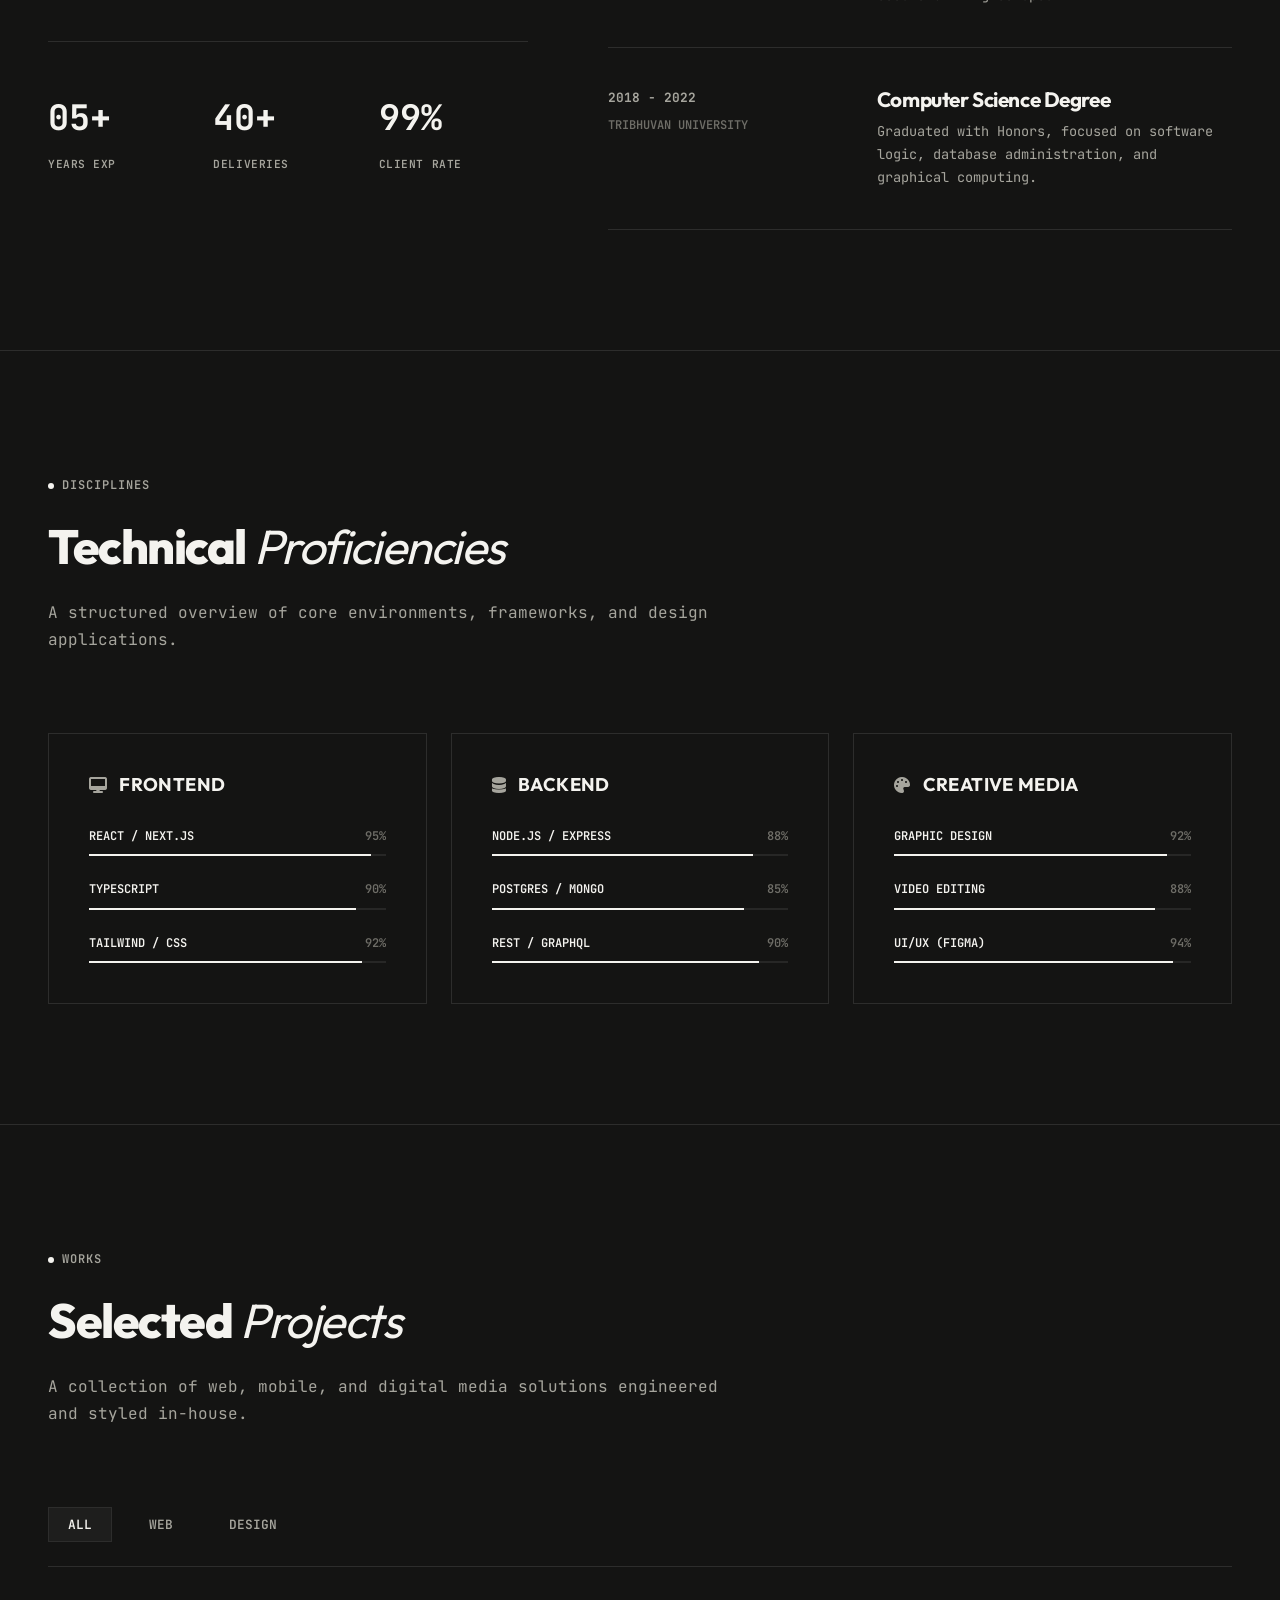
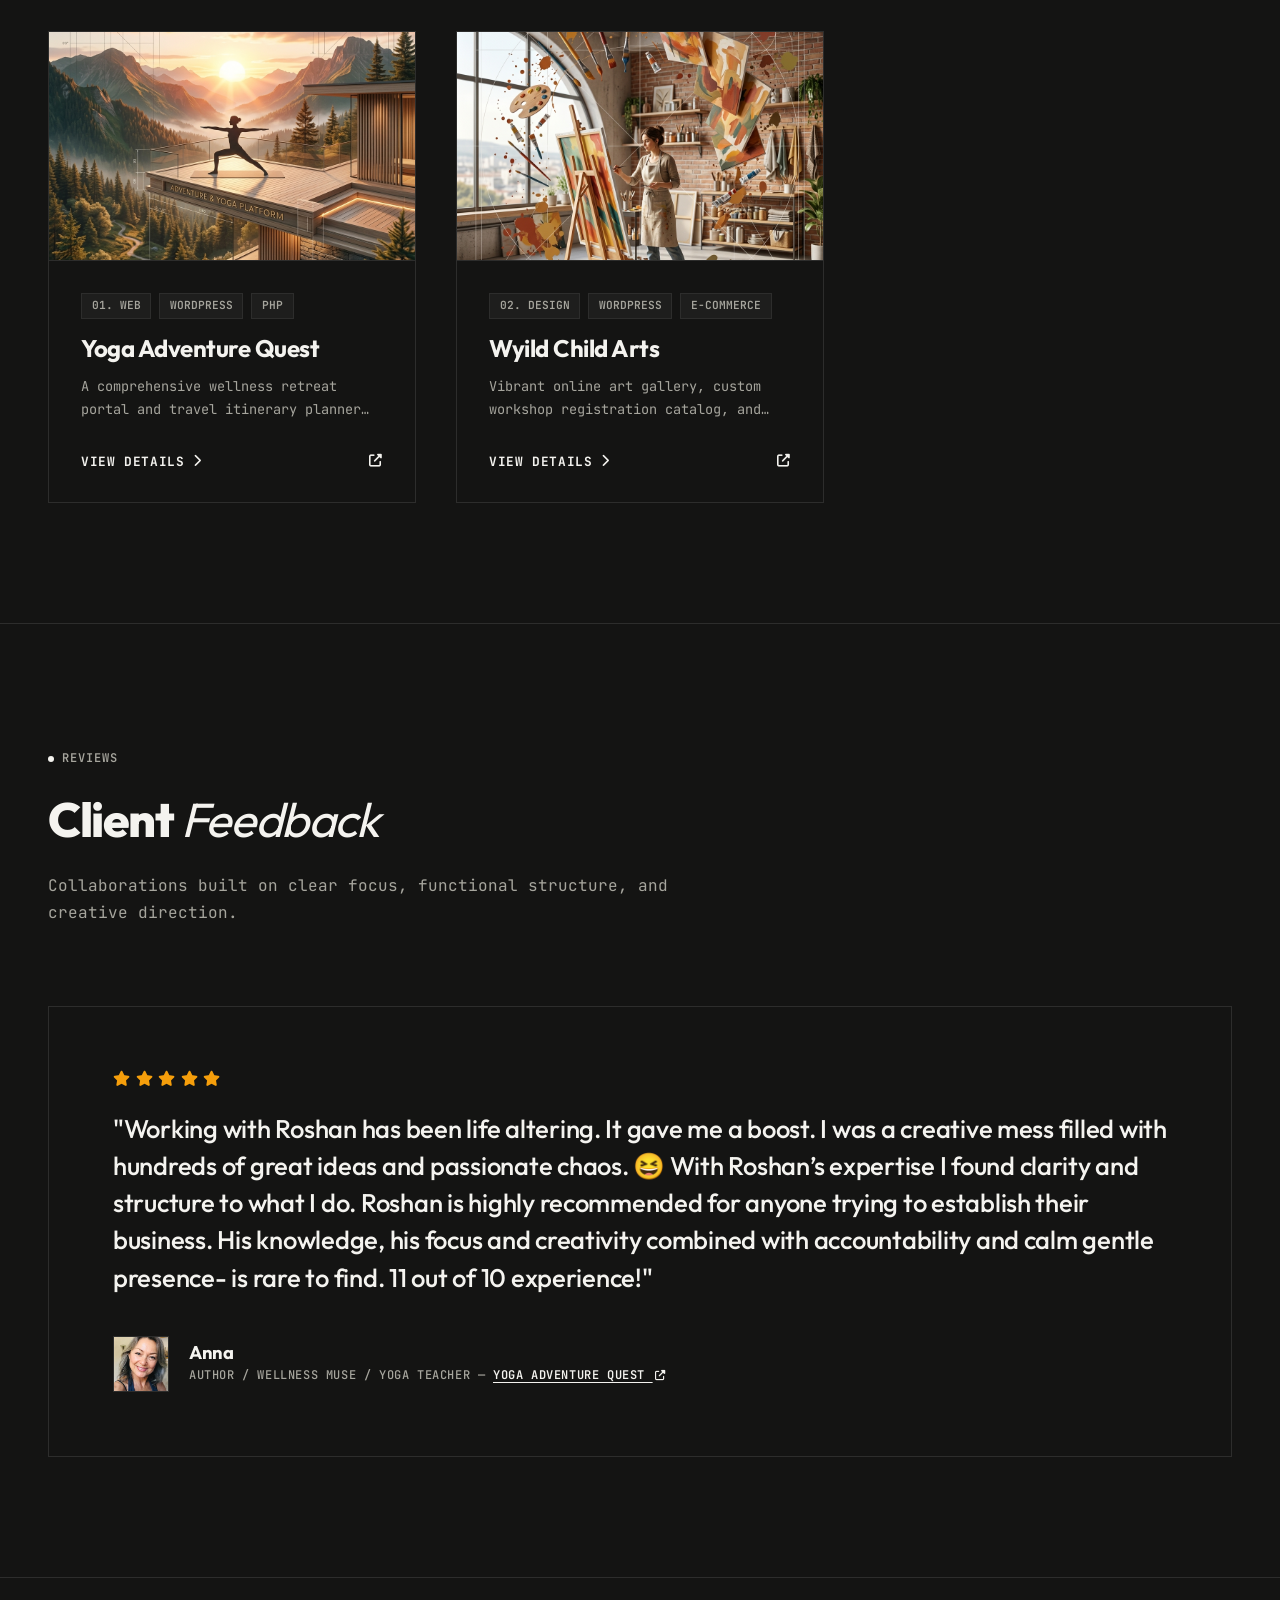
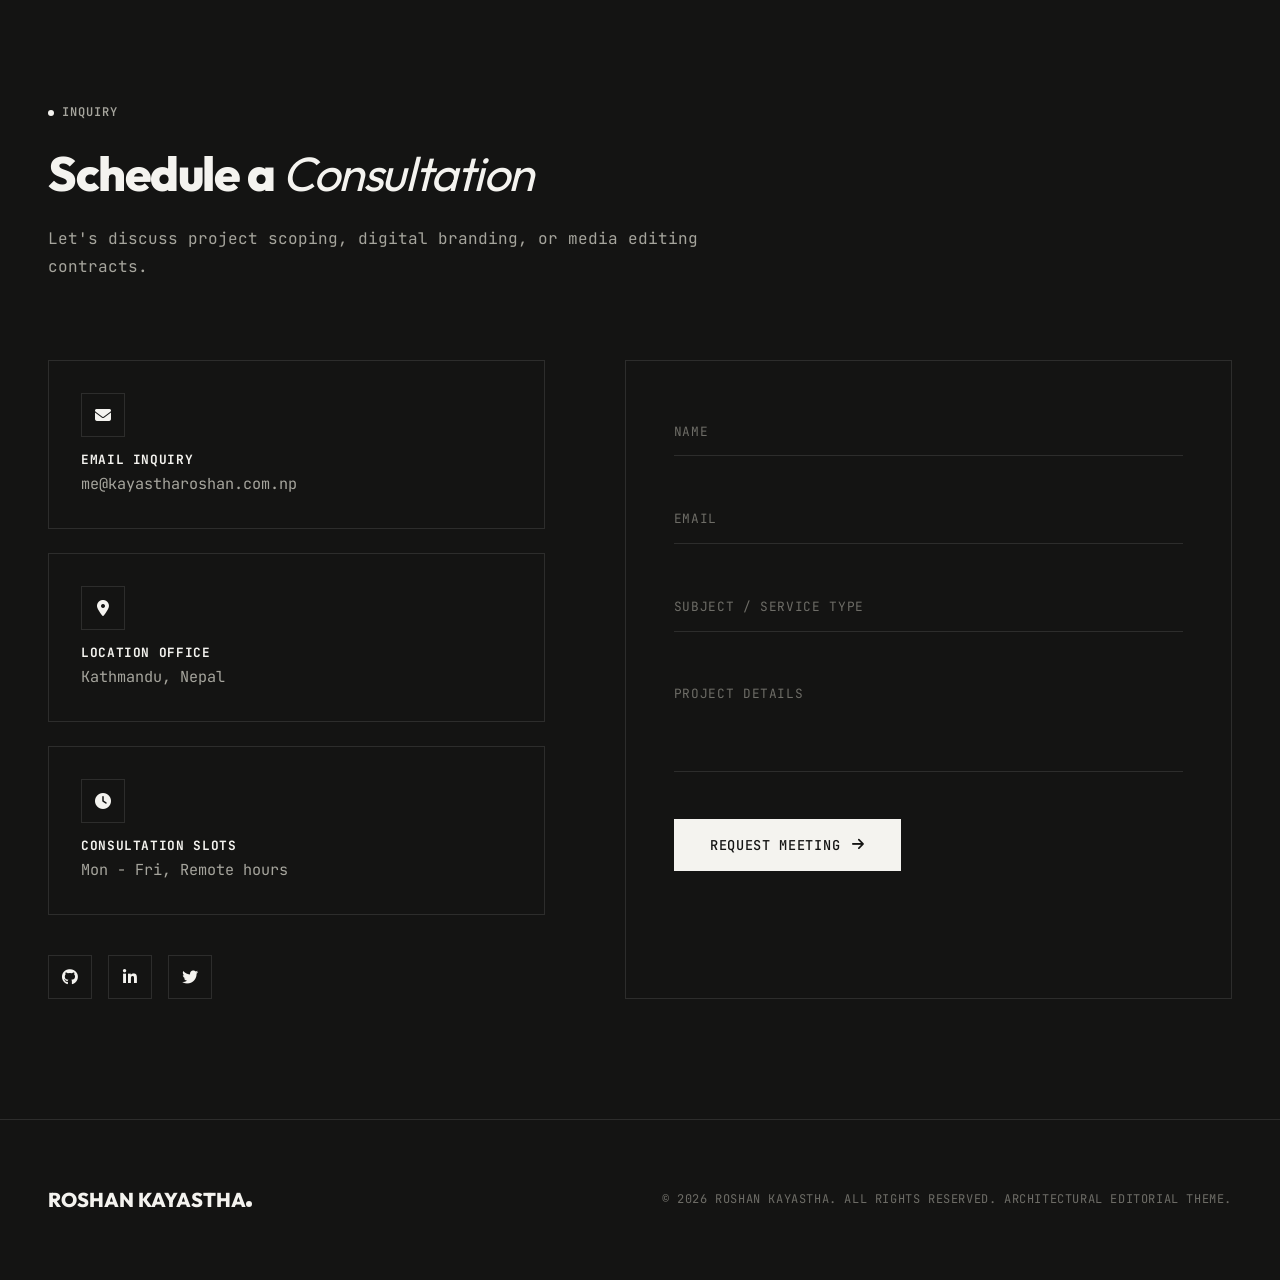
==== commit 291f1277: "Added testimonials section" ====
--- a/index.html
+++ b/index.html
@@ -40,6 +40,7 @@
         <a href="#about" class="nav-link" id="navAbout">About</a>
         <a href="#skills" class="nav-link" id="navSkills">Skills</a>
         <a href="#projects" class="nav-link" id="navProjects">Projects</a>
+        <a href="#testimonials" class="nav-link" id="navTestimonials">Reviews</a>
         <a href="#contact" class="nav-link" id="navContact">Contact</a>
       </nav>
       
@@ -374,6 +375,49 @@
       </div>
     </div>
   </section>
+  
+  <!-- ==========================================================================
+       TESTIMONIALS SECTION
+       ========================================================================== -->
+  <section class="section reveal" id="testimonials">
+    <div class="container">
+      <div class="label-badge">Reviews</div>
+      <h2 class="section-title">Client <span>Feedback</span></h2>
+      <p class="section-subtitle">Collaborations built on clear focus, functional structure, and creative direction.</p>
+      
+      <div class="testimonials-slider">
+        <div class="testimonials-track" id="testimonialsTrack">
+          <!-- Spotlight Testimonial -->
+          <div class="testimonial-card active">
+            <div class="testimonial-rating">
+              <i class="fas fa-star"></i>
+              <i class="fas fa-star"></i>
+              <i class="fas fa-star"></i>
+              <i class="fas fa-star"></i>
+              <i class="fas fa-star"></i>
+            </div>
+            <blockquote class="testimonial-quote">
+              "Working with Roshan has been life altering. It gave me a boost. I was a creative mess filled with hundreds of great ideas and passionate chaos. 😆 With Roshan’s expertise I found clarity and structure to what I do. Roshan is highly recommended for anyone trying to establish their business. His knowledge, his focus and creativity combined with accountability and calm gentle presence- is rare to find. 11 out of 10 experience!"
+            </blockquote>
+            <div class="testimonial-client">
+              <div class="testimonial-avatar">
+                <img src="assets/client_anna.jpg" alt="Anna Portrait">
+              </div>
+              <div class="testimonial-meta">
+                <h4 class="client-name">Anna</h4>
+                <p class="client-role">
+                  Author / Wellness Muse / Yoga Teacher &mdash; 
+                  <a href="https://yogaadventurequest.com" target="_blank" class="client-company-link">
+                    Yoga Adventure Quest <i class="fas fa-external-link-alt" style="font-size: 0.65rem; margin-left: 0.15rem;"></i>
+                  </a>
+                </p>
+              </div>
+            </div>
+          </div>
+        </div>
+      </div>
+    </div>
+  </section>
 
   <!-- ==========================================================================
        CONTACT SECTION
--- a/style.css
+++ b/style.css
@@ -1086,6 +1086,201 @@
 }
 
 /* ==========================================================================
+   TESTIMONIALS / REVIEWS SECTION
+   ========================================================================== */
+.testimonials-slider {
+  padding: 4rem;
+  border: 1px solid var(--border-color);
+  background-color: var(--bg-primary);
+  position: relative;
+  overflow: hidden;
+  transition: border-color var(--transition-normal), background-color var(--transition-normal);
+}
+
+.testimonials-track {
+  display: grid;
+  grid-template-columns: 1fr;
+  align-items: center;
+  min-height: 220px;
+}
+
+.testimonial-card {
+  grid-area: 1 / 1 / 2 / 2;
+  opacity: 0;
+  visibility: hidden;
+  pointer-events: none;
+  transform: translateY(15px);
+  transition: opacity var(--transition-normal), transform var(--transition-normal), visibility var(--transition-normal);
+  display: flex;
+  flex-direction: column;
+}
+
+.testimonial-card.active {
+  opacity: 1;
+  visibility: visible;
+  pointer-events: auto;
+  transform: translateY(0);
+}
+
+.testimonial-rating {
+  color: #d97706; /* Elegant warm gold */
+  display: flex;
+  gap: 0.35rem;
+  margin-bottom: 1.5rem;
+  font-size: 0.95rem;
+}
+
+[data-theme="dark"] .testimonial-rating {
+  color: #f59e0b; /* Bright amber gold for dark background */
+}
+
+.testimonial-quote {
+  font-family: var(--ff-headings);
+  font-size: 1.6rem;
+  font-weight: 500;
+  line-height: 1.45;
+  margin-bottom: 2.5rem;
+  color: var(--text-primary);
+  position: relative;
+  letter-spacing: -0.01em;
+}
+
+.testimonial-client {
+  display: flex;
+  align-items: center;
+  gap: 1.25rem;
+  margin-top: auto;
+}
+
+.testimonial-avatar {
+  width: 56px;
+  height: 56px;
+  border: 1px solid var(--border-color);
+  background-color: var(--bg-secondary);
+  overflow: hidden;
+  flex-shrink: 0;
+  transition: border-color var(--transition-normal);
+}
+
+.testimonial-avatar img {
+  width: 100%;
+  height: 100%;
+  object-fit: cover;
+}
+
+.testimonial-meta {
+  display: flex;
+  flex-direction: column;
+  gap: 0.15rem;
+}
+
+.client-name {
+  font-family: var(--ff-headings);
+  font-size: 1.15rem;
+  font-weight: 700;
+  color: var(--text-primary);
+}
+
+.client-role {
+  font-family: var(--ff-mono);
+  font-size: 0.75rem;
+  color: var(--text-secondary);
+  text-transform: uppercase;
+  letter-spacing: 0.05em;
+  font-weight: 500;
+}
+
+.slider-controls {
+  display: flex;
+  justify-content: space-between;
+  align-items: center;
+  margin-top: 3rem;
+  border-top: 1px solid var(--border-color);
+  padding-top: 2rem;
+  transition: border-color var(--transition-normal);
+}
+
+.slider-btn {
+  display: inline-flex;
+  align-items: center;
+  gap: 0.75rem;
+  font-family: var(--ff-mono);
+  font-size: 0.8rem;
+  font-weight: 700;
+  text-transform: uppercase;
+  letter-spacing: 0.05em;
+  color: var(--text-primary);
+  padding: 0.5rem 1.2rem;
+  border: 1px solid transparent;
+  transition: all var(--transition-fast);
+}
+
+.slider-btn:hover {
+  color: var(--text-primary);
+  border-color: var(--border-color-hover);
+  background-color: var(--bg-secondary);
+}
+
+.slider-counter {
+  font-family: var(--ff-mono);
+  font-size: 0.85rem;
+  font-weight: 600;
+  color: var(--text-muted);
+  letter-spacing: 0.05em;
+}
+
+#currentSlideNum {
+  color: var(--text-primary);
+  font-weight: 700;
+}
+
+.client-company-link {
+  color: var(--text-primary);
+  text-decoration: underline;
+  text-underline-offset: 3px;
+  font-weight: 600;
+  transition: opacity var(--transition-fast);
+}
+
+.client-company-link:hover {
+  opacity: 0.7;
+}
+
+@media (max-width: 768px) {
+  .testimonials-slider {
+    padding: 2.5rem 1.5rem;
+  }
+  
+  .testimonial-quote {
+    font-size: 1.25rem;
+    line-height: 1.5;
+    margin-bottom: 2rem;
+  }
+  
+  .testimonial-client {
+    gap: 1rem;
+  }
+  
+  .testimonial-avatar {
+    width: 48px;
+    height: 48px;
+  }
+  
+  .client-name {
+    font-size: 1rem;
+  }
+  
+  .slider-controls {
+    margin-top: 2rem;
+    padding-top: 1.5rem;
+  }
+  
+  .slider-btn {
+    padding: 0.4rem 0.8rem;
+  }
+}
+
+/* ==========================================================================
    CONTACT SECTION
    ========================================================================== */
 .contact-grid {
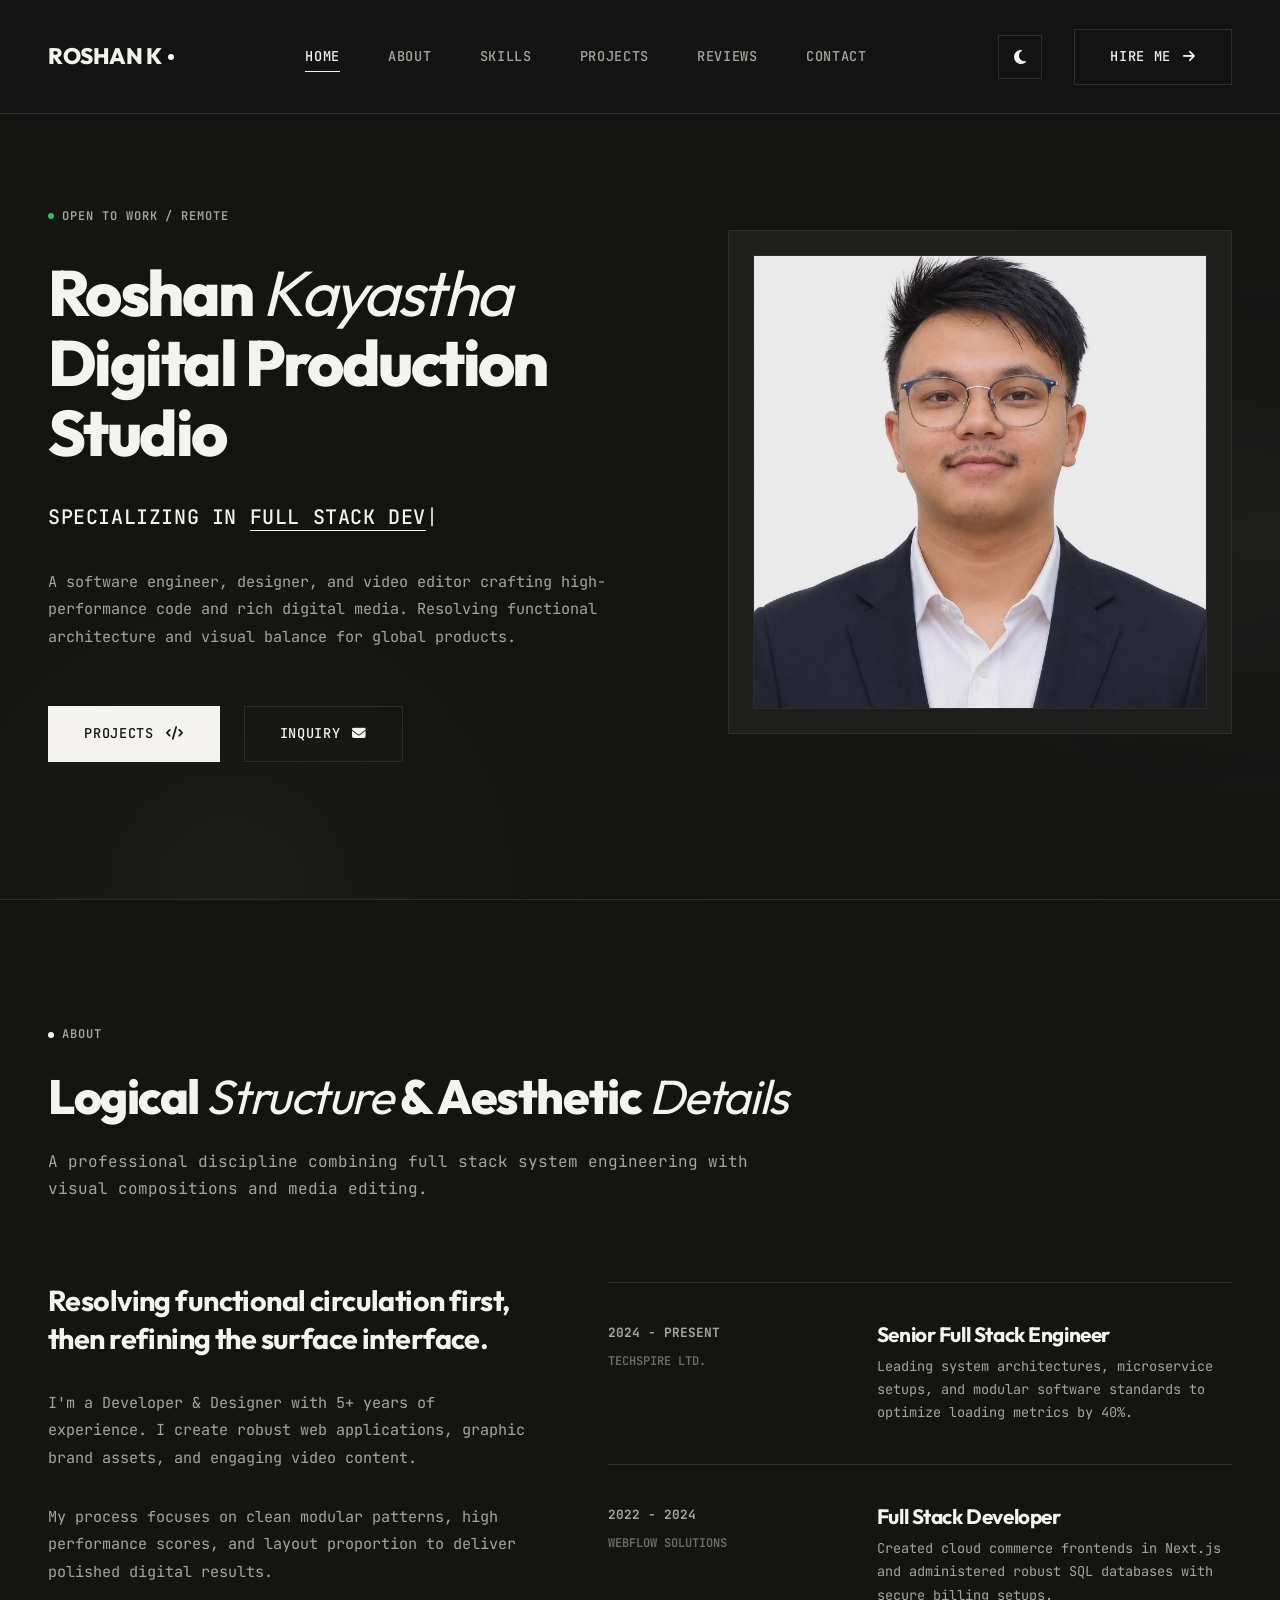
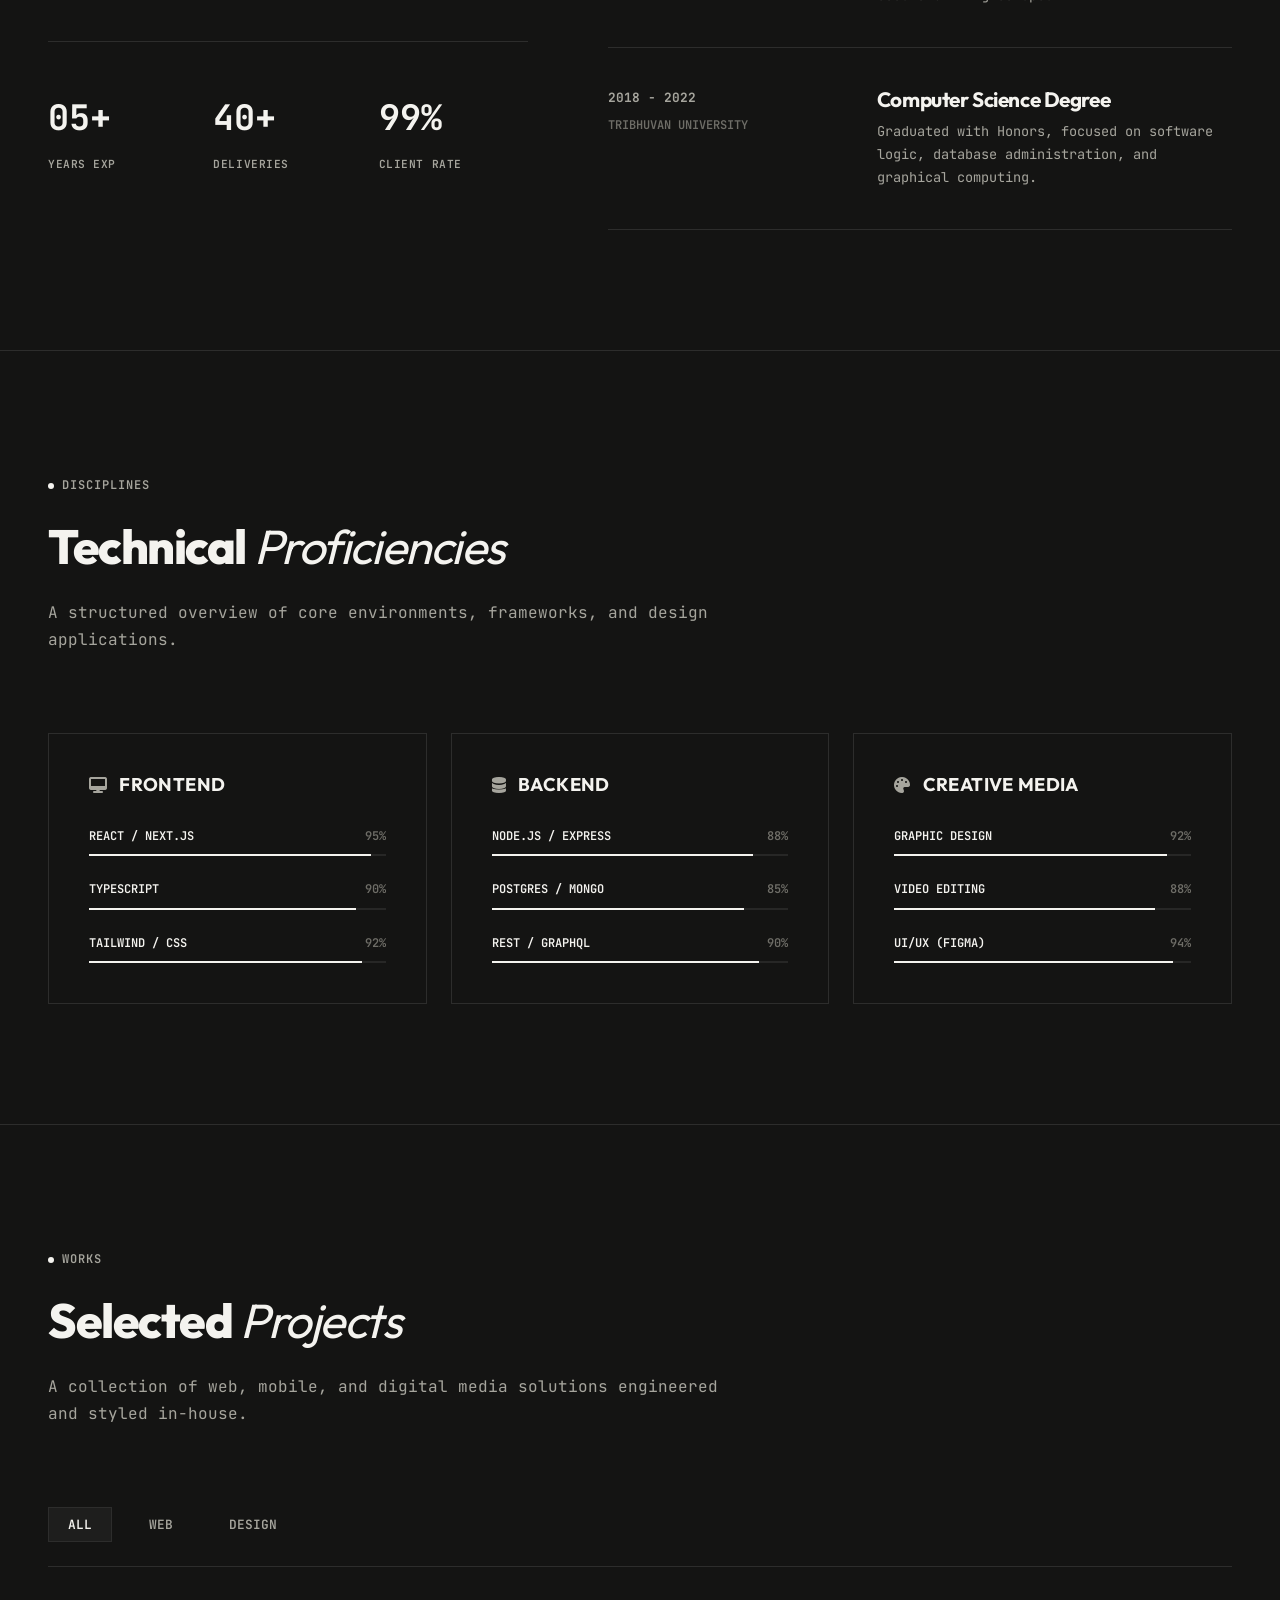
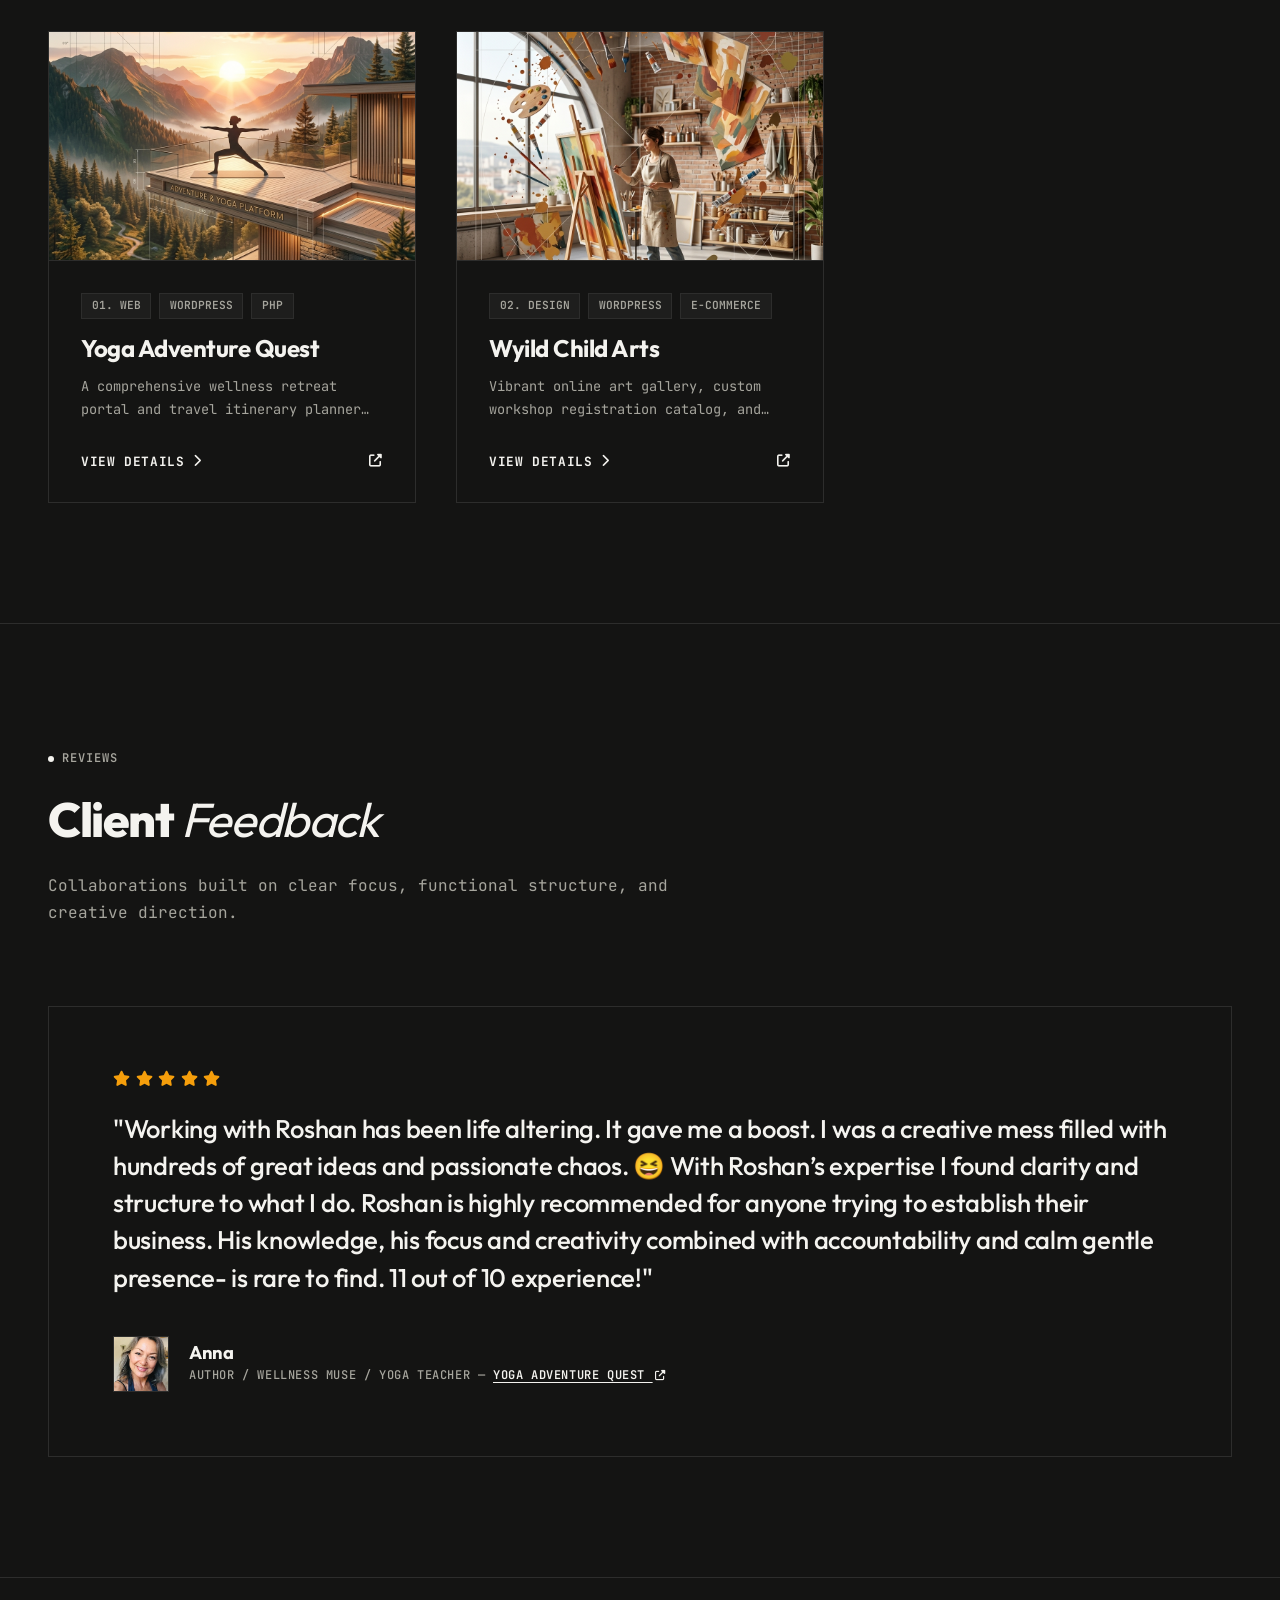
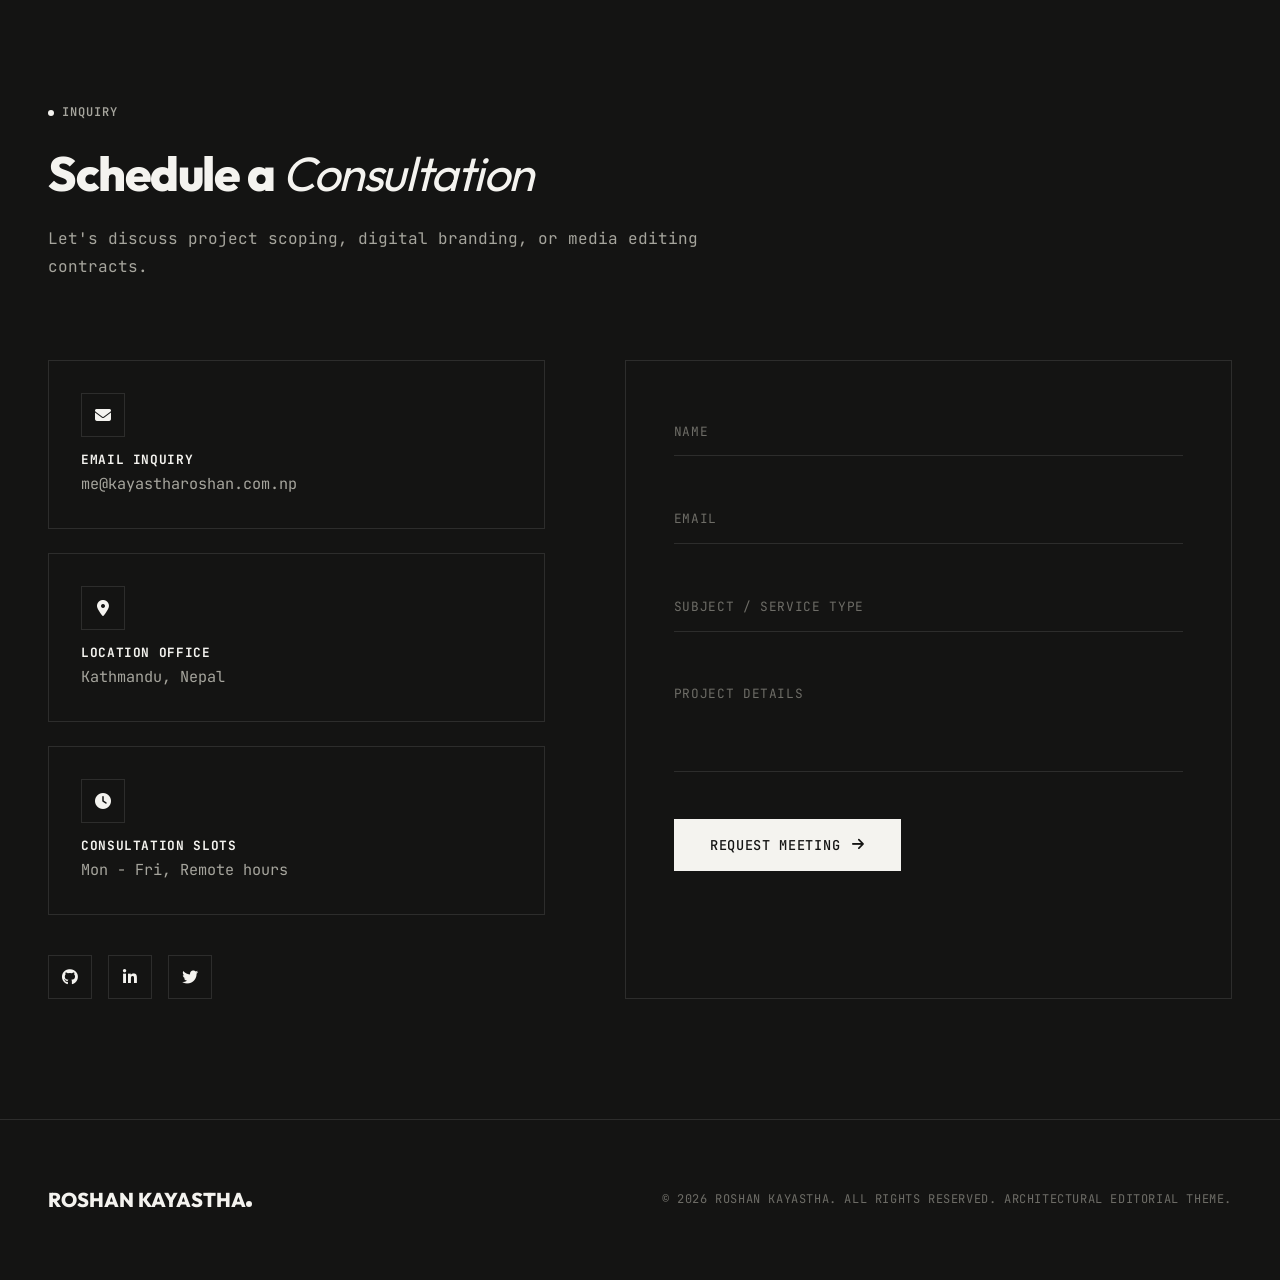
==== commit 6e6c91cb: "feat: implement interactive generative canvas aura background in hero section" ====
--- a/index.html
+++ b/index.html
@@ -22,7 +22,7 @@
   <link rel="stylesheet" href="https://cdnjs.cloudflare.com/ajax/libs/font-awesome/6.4.0/css/all.min.css">
   
   <!-- Custom CSS -->
-  <link rel="stylesheet" href="style.css">
+  <link rel="stylesheet" href="style.css?v=1.0.1">
 </head>
 <body>
 
@@ -68,6 +68,7 @@
        HERO SECTION
        ========================================================================== -->
   <section class="section hero" id="home">
+    <canvas id="heroCanvas" class="hero-canvas"></canvas>
     <div class="container hero-grid">
       <div class="hero-content">
         <div class="hero-tag">
@@ -400,8 +401,8 @@
               "Working with Roshan has been life altering. It gave me a boost. I was a creative mess filled with hundreds of great ideas and passionate chaos. 😆 With Roshan’s expertise I found clarity and structure to what I do. Roshan is highly recommended for anyone trying to establish their business. His knowledge, his focus and creativity combined with accountability and calm gentle presence- is rare to find. 11 out of 10 experience!"
             </blockquote>
             <div class="testimonial-client">
-              <div class="testimonial-avatar">
-                <img src="assets/client_anna.jpg" alt="Anna Portrait">
+              <div class="testimonial-avatar" style="width: 56px; height: 56px; overflow: hidden; flex-shrink: 0; border: 1px solid var(--border-color);">
+                <img src="assets/client_anna.jpg" alt="Anna Portrait" style="width: 100%; height: 100%; object-fit: cover;">
               </div>
               <div class="testimonial-meta">
                 <h4 class="client-name">Anna</h4>
--- a/style.css
+++ b/style.css
@@ -428,6 +428,18 @@
   align-items: center;
   padding-top: 9rem;
   padding-bottom: 5rem;
+  position: relative;
+  overflow: hidden;
+}
+
+.hero-canvas {
+  position: absolute;
+  top: 0;
+  left: 0;
+  width: 100%;
+  height: 100%;
+  z-index: 0;
+  pointer-events: none;
 }
 
 .hero-grid {
@@ -435,6 +447,8 @@
   grid-template-columns: 1.1fr 0.9fr;
   gap: 4rem;
   align-items: center;
+  position: relative;
+  z-index: 1;
 }
 
 .hero-content {
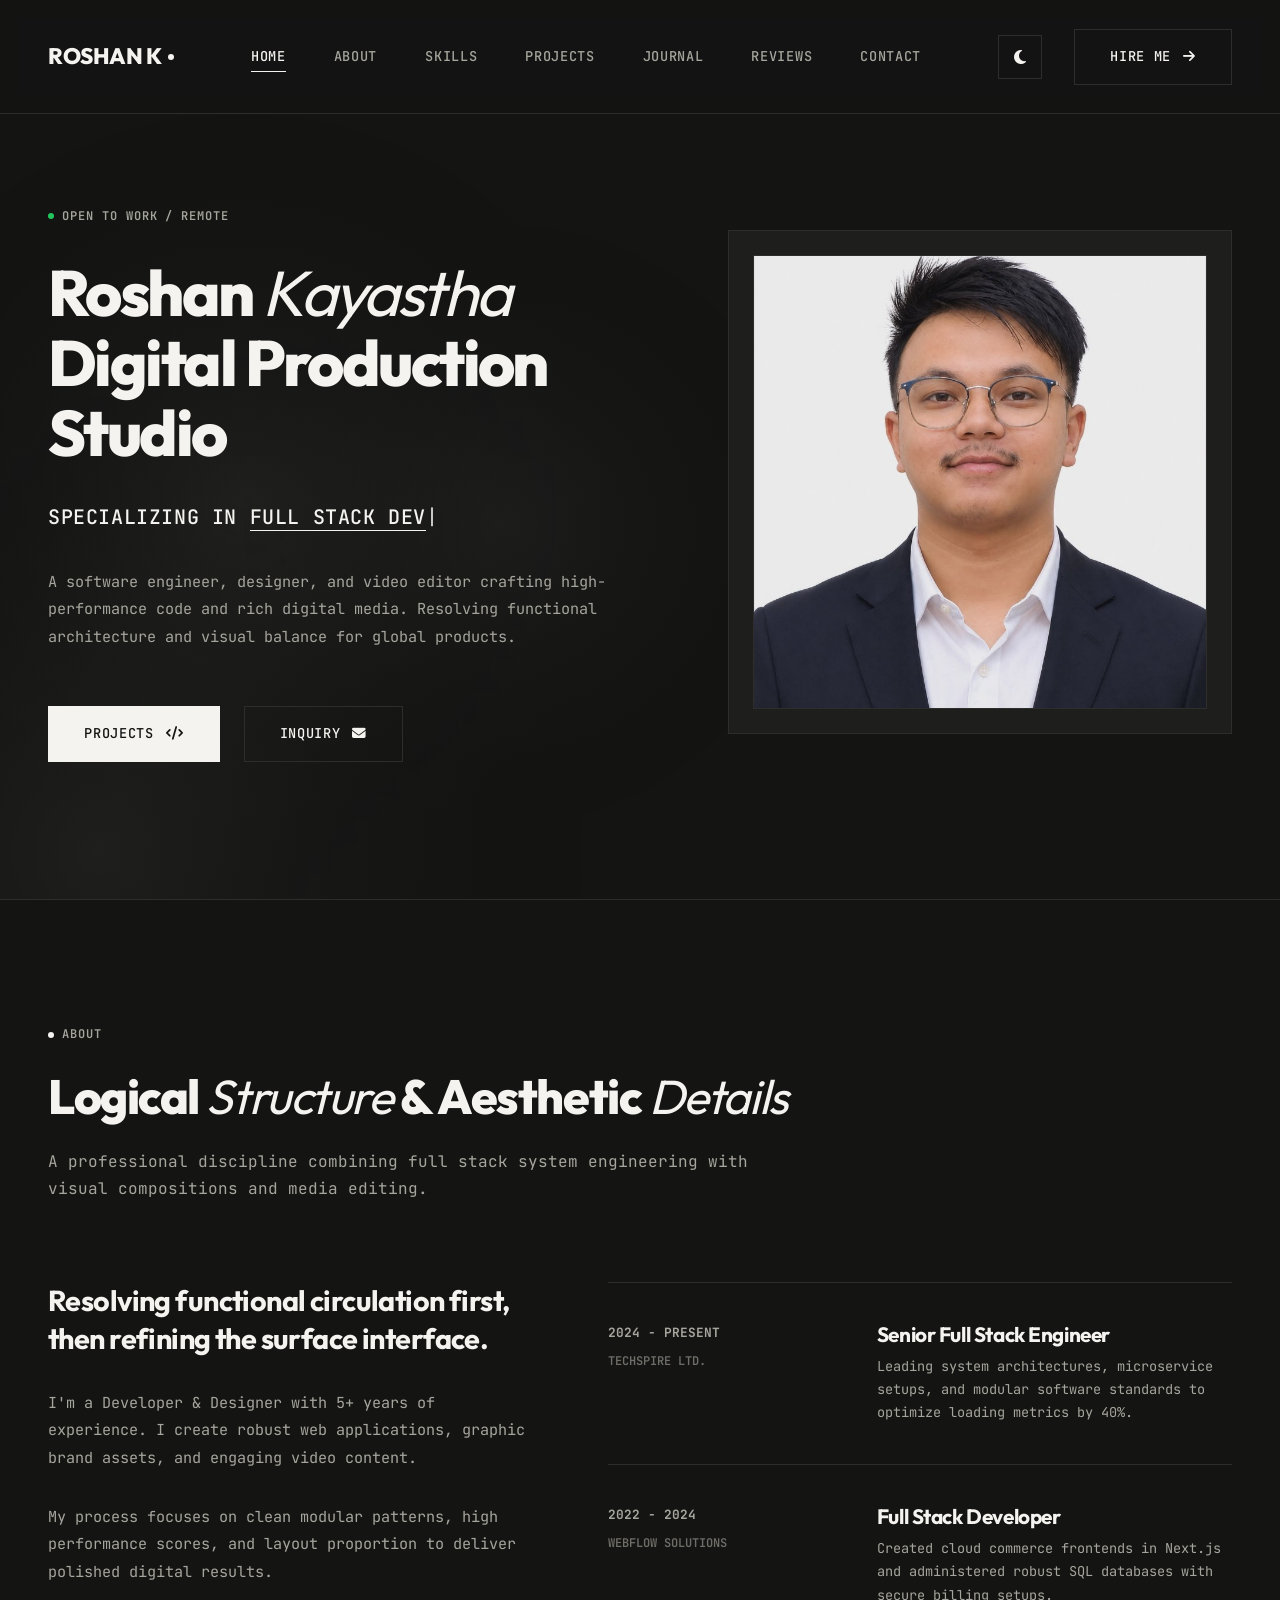
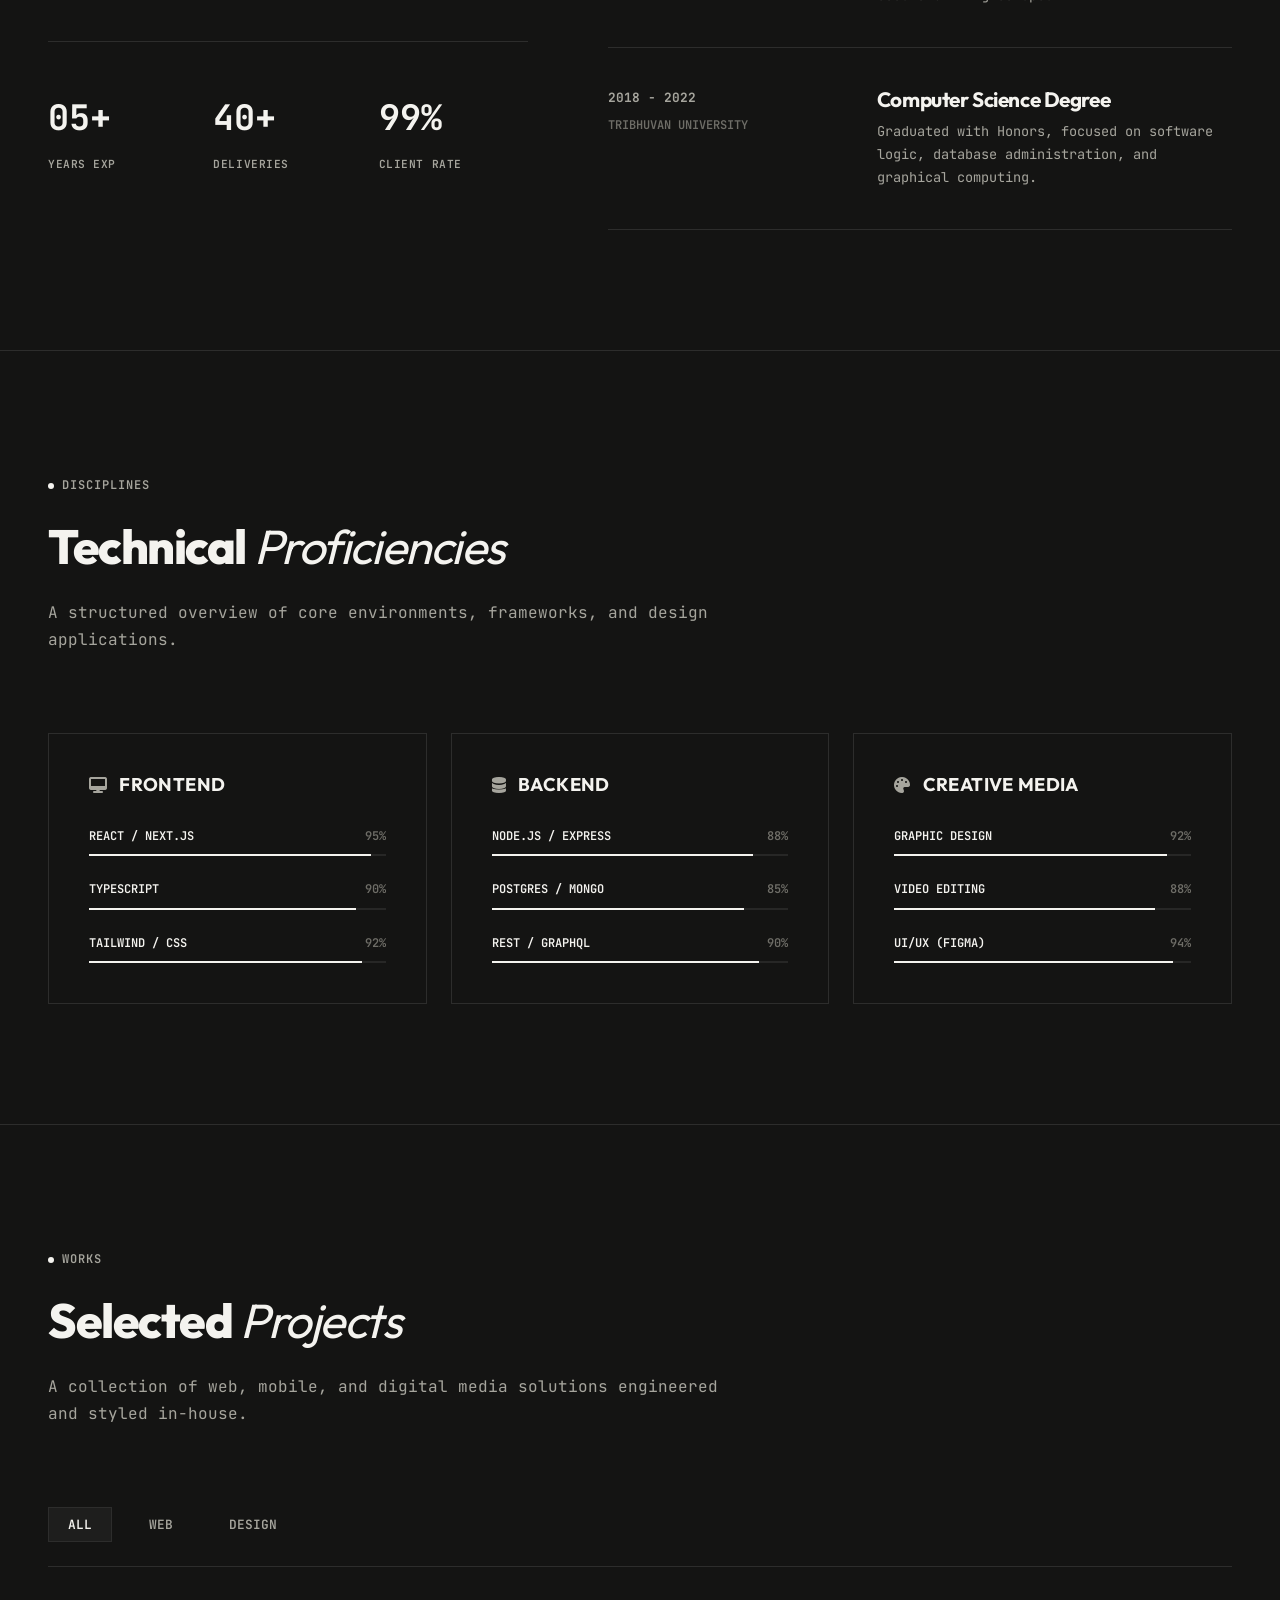
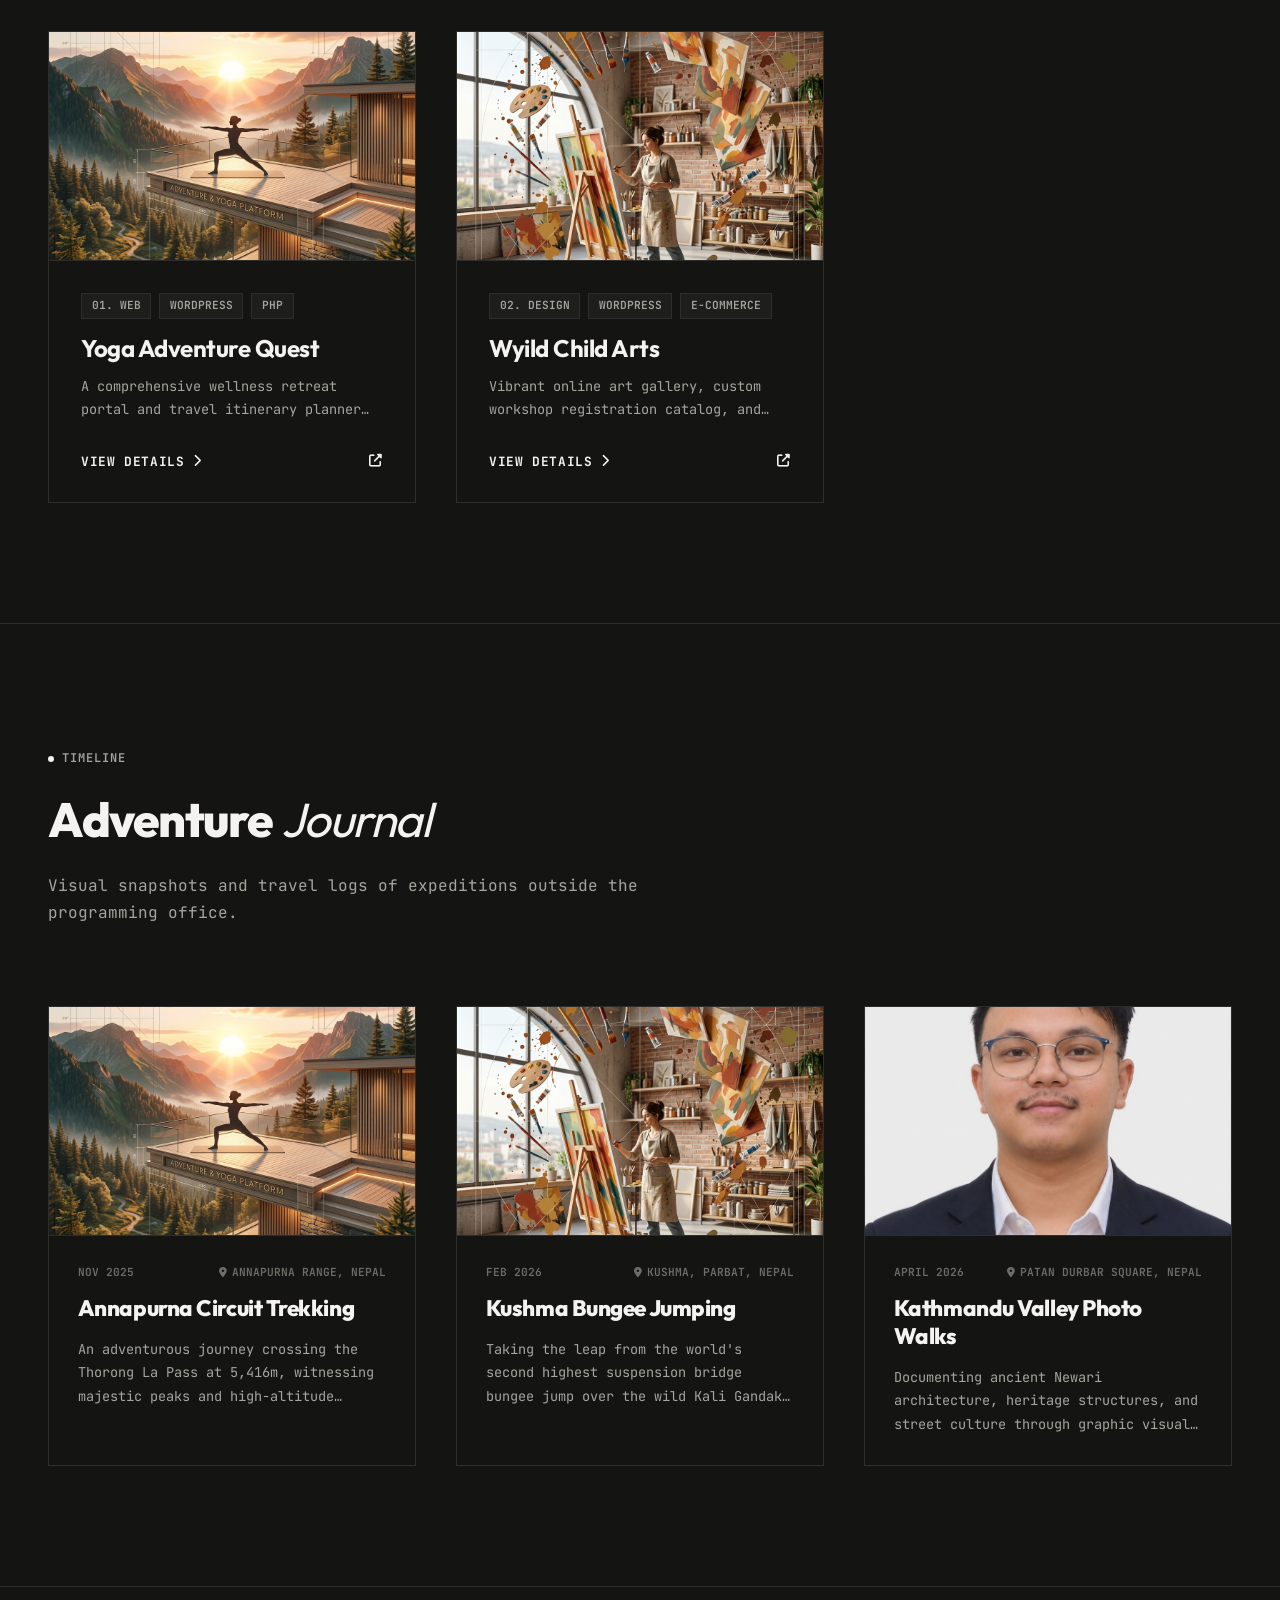
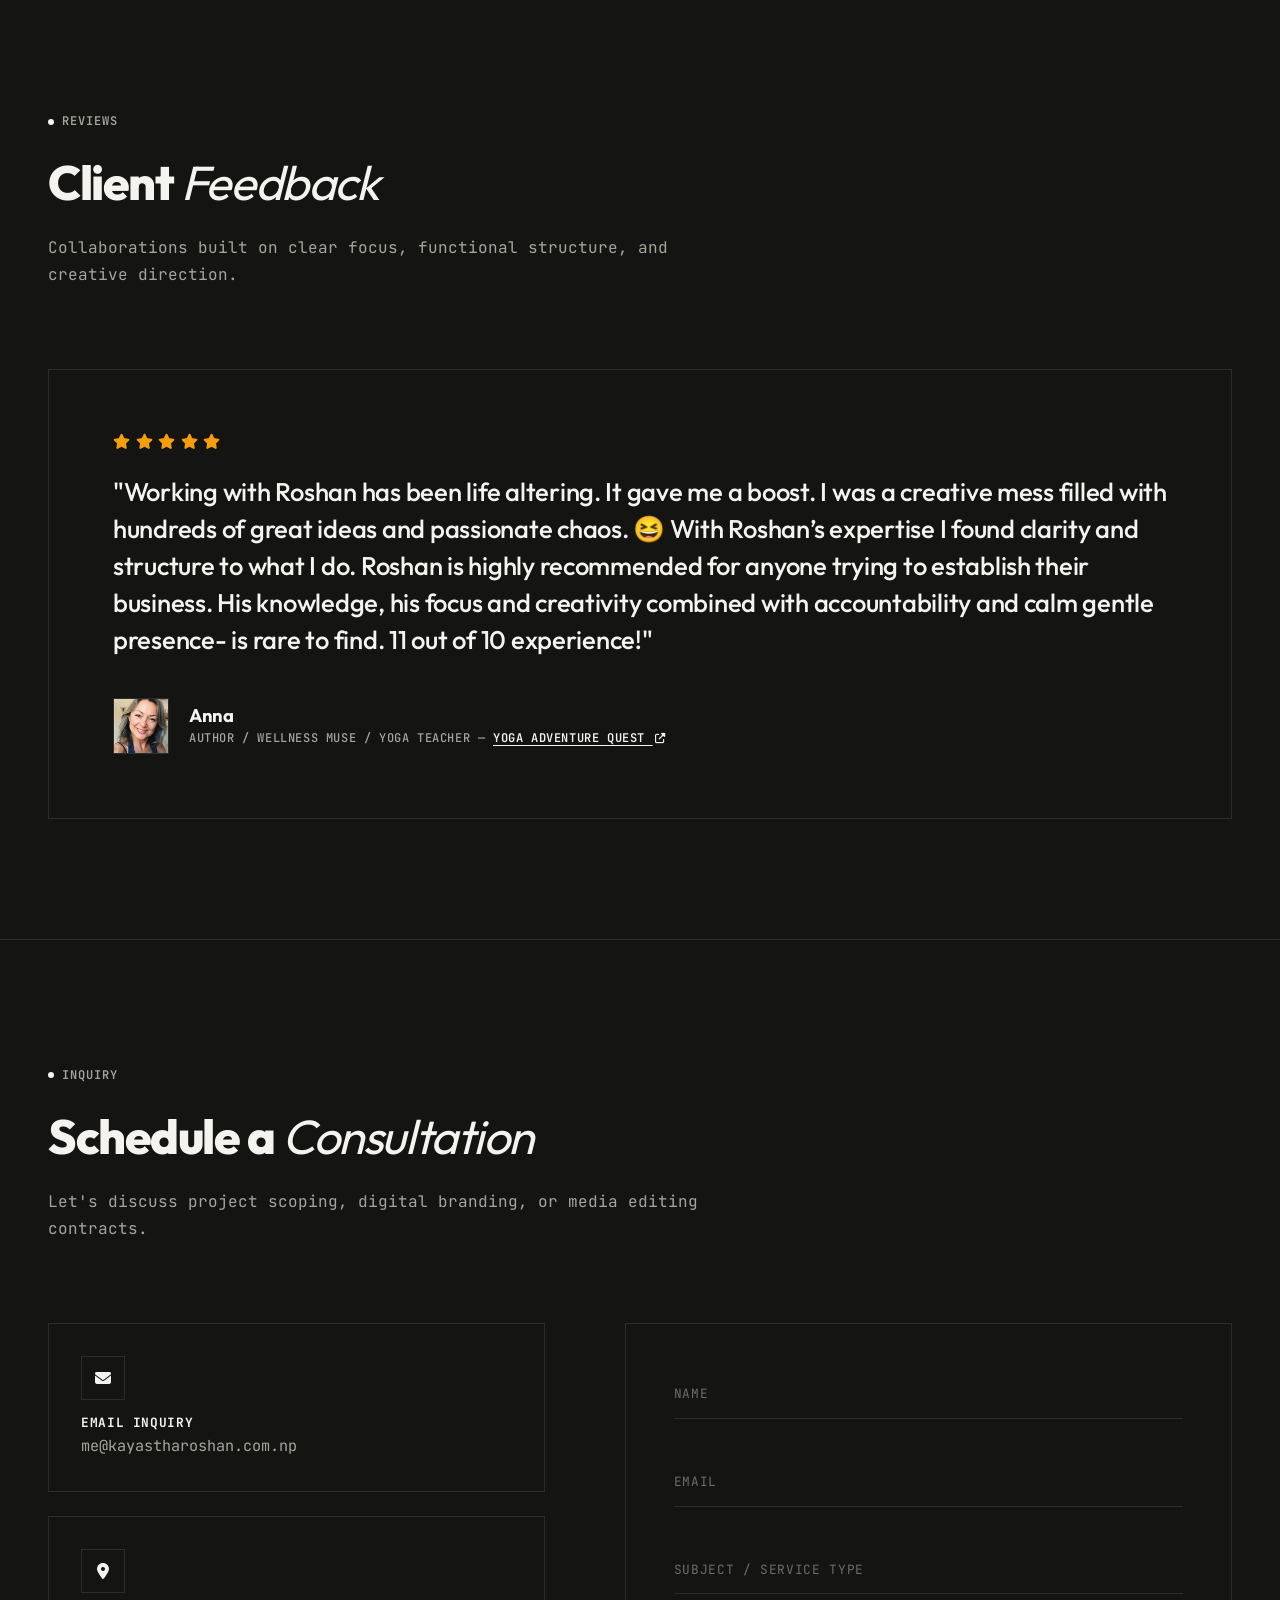
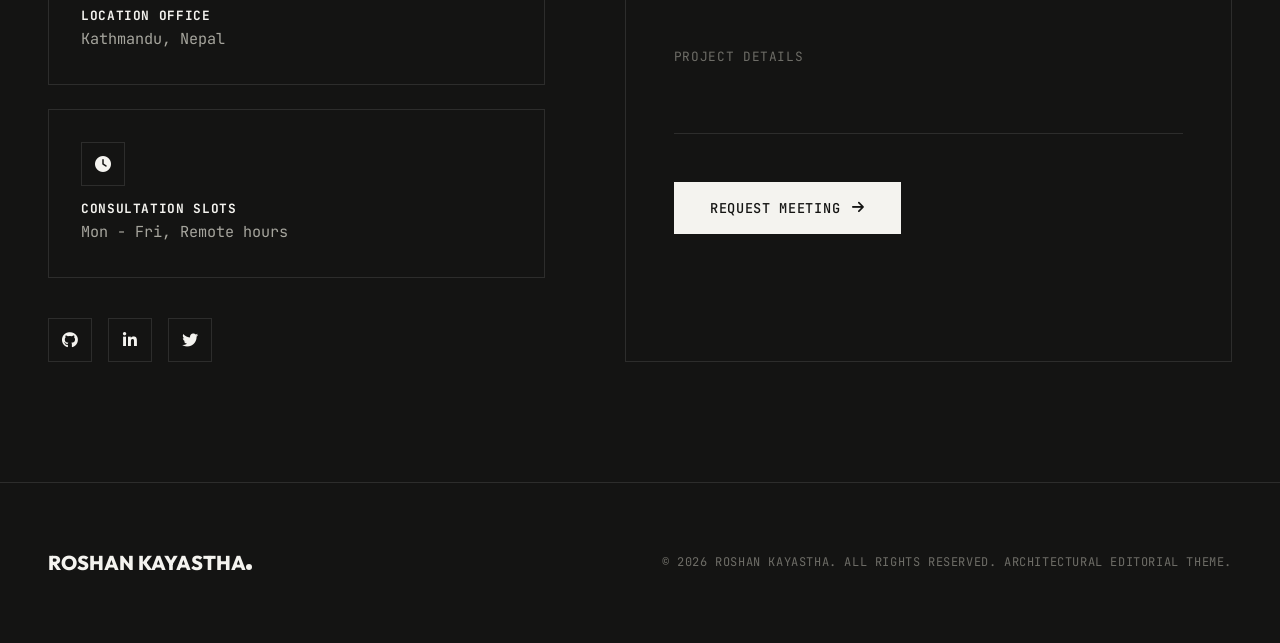
==== commit f2c80e28: "feat: integrate Sveltia CMS and create Adventure Journal section" ====
--- a/index.html
+++ b/index.html
@@ -40,6 +40,7 @@
         <a href="#about" class="nav-link" id="navAbout">About</a>
         <a href="#skills" class="nav-link" id="navSkills">Skills</a>
         <a href="#projects" class="nav-link" id="navProjects">Projects</a>
+        <a href="#journal" class="nav-link" id="navJournal">Journal</a>
         <a href="#testimonials" class="nav-link" id="navTestimonials">Reviews</a>
         <a href="#contact" class="nav-link" id="navContact">Contact</a>
       </nav>
@@ -378,6 +379,21 @@
   </section>
   
   <!-- ==========================================================================
+       ADVENTURE JOURNAL SECTION
+       ========================================================================== -->
+  <section class="section reveal" id="journal">
+    <div class="container">
+      <div class="label-badge">Timeline</div>
+      <h2 class="section-title">Adventure <span>Journal</span></h2>
+      <p class="section-subtitle">Visual snapshots and travel logs of expeditions outside the programming office.</p>
+      
+      <div class="adventures-grid" id="adventuresGrid">
+        <!-- Dynamic content goes here -->
+      </div>
+    </div>
+  </section>
+  
+  <!-- ==========================================================================
        TESTIMONIALS SECTION
        ========================================================================== -->
   <section class="section reveal" id="testimonials">
--- a/style.css
+++ b/style.css
@@ -1499,3 +1499,131 @@
   opacity: 1;
   transform: translateY(0);
 }
+
+/* ==========================================================================
+   ADVENTURE JOURNAL SECTION STYLING
+   ========================================================================== */
+.adventures-grid {
+  display: grid;
+  grid-template-columns: repeat(auto-fit, minmax(320px, 1fr));
+  gap: 2.5rem;
+  margin-top: 3rem;
+}
+
+.adventure-card {
+  display: flex;
+  flex-direction: column;
+  border: 1px solid var(--border-color);
+  background-color: var(--bg-primary);
+  transition: all var(--transition-normal);
+  cursor: pointer;
+  position: relative;
+  overflow: hidden;
+}
+
+.adventure-card:hover {
+  border-color: var(--border-color-hover);
+  transform: translateY(-5px);
+}
+
+.adventure-img-wrapper {
+  width: 100%;
+  aspect-ratio: 16/10;
+  overflow: hidden;
+  position: relative;
+  border-bottom: 1px solid var(--border-color);
+}
+
+.adventure-img {
+  width: 100%;
+  height: 100%;
+  object-fit: cover;
+  transition: transform var(--transition-slow);
+}
+
+.adventure-card:hover .adventure-img {
+  transform: scale(1.06);
+}
+
+.adventure-overlay {
+  position: absolute;
+  top: 0;
+  left: 0;
+  width: 100%;
+  height: 100%;
+  background: linear-gradient(to top, rgba(20, 20, 19, 0.7) 0%, rgba(20, 20, 19, 0.0) 60%);
+  opacity: 0;
+  transition: opacity var(--transition-normal);
+  display: flex;
+  align-items: flex-end;
+  padding: 1.5rem;
+}
+
+.adventure-card:hover .adventure-overlay {
+  opacity: 1;
+}
+
+.adventure-overlay-info {
+  color: #f4f3ef;
+  font-family: var(--ff-mono);
+  font-size: 0.75rem;
+  text-transform: uppercase;
+  letter-spacing: 0.05em;
+}
+
+.adventure-content {
+  padding: 1.8rem;
+  display: flex;
+  flex-direction: column;
+  flex-grow: 1;
+}
+
+.adventure-meta {
+  display: flex;
+  justify-content: space-between;
+  align-items: center;
+  font-family: var(--ff-mono);
+  font-size: 0.7rem;
+  font-weight: 600;
+  text-transform: uppercase;
+  color: var(--text-muted);
+  margin-bottom: 0.75rem;
+}
+
+.adventure-location {
+  display: flex;
+  align-items: center;
+  gap: 0.35rem;
+}
+
+.adventure-location i {
+  font-size: 0.65rem;
+}
+
+.adventure-title {
+  font-size: 1.4rem;
+  font-weight: 800;
+  margin-bottom: 1rem;
+  line-height: 1.25;
+}
+
+.adventure-desc {
+  font-size: 0.85rem;
+  color: var(--text-secondary);
+  line-height: 1.7;
+  display: -webkit-box;
+  -webkit-line-clamp: 3;
+  -webkit-box-orient: vertical;
+  overflow: hidden;
+}
+
+.adventure-card:hover .adventure-meta {
+  color: var(--text-secondary);
+}
+
+@media (max-width: 768px) {
+  .adventures-grid {
+    grid-template-columns: 1fr;
+    gap: 2rem;
+  }
+}
